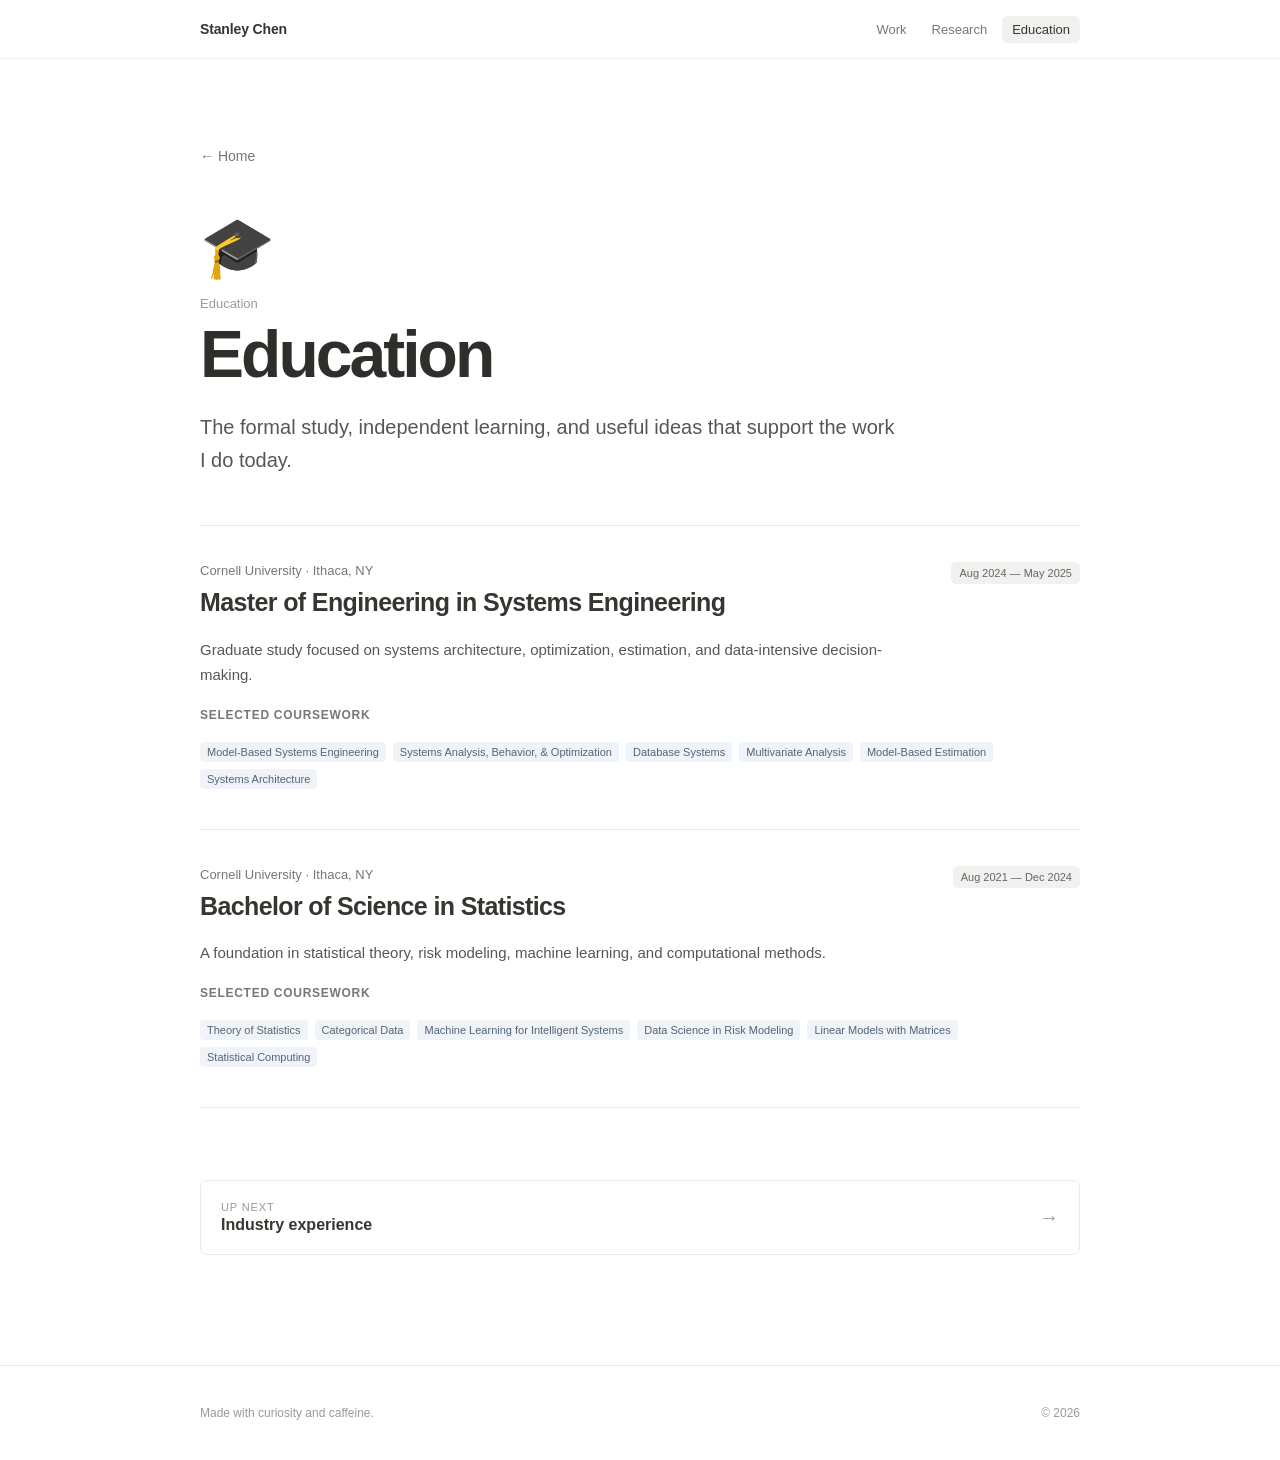
==== education/index.html @ 072f4a06 "Simplify site footer" ====
<!doctype html>
<html lang="en">
  <head>
    <meta charset="utf-8">
    <meta name="viewport" content="width=device-width, initial-scale=1">
    <title>Education — Stanley Chen</title>
    <meta name="description" content="Academic background and selected coursework at Cornell University.">
    <meta name="robots" content="noindex, nofollow">
    <link rel="canonical" href="https://stanleychenusa.github.io/education/">
    <link rel="icon" href="/favicon-avatar-transparent.png" type="image/png">
    <link rel="stylesheet" href="/styles.css">
  </head>
  <body>
    <header class="site-header">
      <div class="page-frame header-inner">
        <a class="wordmark" href="/" aria-label="Stanley Chen, homepage"><span class="name">Stanley Chen</span></a>
        <nav class="site-nav" aria-label="Primary navigation"><a href="/industry/">Work</a><a href="/research/">Research</a><a href="/education/" aria-current="page">Education</a></nav>
      </div>
    </header>

    <main class="doc-page page-frame">
      <a class="breadcrumb-link" href="/">← Home</a>
      <section class="inner-hero" aria-labelledby="page-heading">
        <div class="page-emoji" aria-hidden="true">🎓</div><p class="doc-kicker">Education</p><h1 id="page-heading">Education</h1><p>The formal study, independent learning, and useful ideas that support the work I do today.</p>
      </section>

      <section class="experience-section" aria-label="Education entries"><div class="experience-list">
        <article class="experience-entry">
          <div class="entry-heading"><div><p class="entry-organization">Cornell University · Ithaca, NY</p><h2>Master of Engineering in Systems Engineering</h2></div><span class="entry-period">Aug 2024 — May 2025</span></div>
          <p class="entry-summary">Graduate study focused on systems architecture, optimization, estimation, and data-intensive decision-making.</p>
          <p class="course-label">Selected coursework</p>
          <div class="entry-tags" aria-label="Selected master's coursework"><span>Model-Based Systems Engineering</span><span>Systems Analysis, Behavior, &amp; Optimization</span><span>Database Systems</span><span>Multivariate Analysis</span><span>Model-Based Estimation</span><span>Systems Architecture</span></div>
        </article>
        <article class="experience-entry">
          <div class="entry-heading"><div><p class="entry-organization">Cornell University · Ithaca, NY</p><h2>Bachelor of Science in Statistics</h2></div><span class="entry-period">Aug 2021 — Dec 2024</span></div>
          <p class="entry-summary">A foundation in statistical theory, risk modeling, machine learning, and computational methods.</p>
          <p class="course-label">Selected coursework</p>
          <div class="entry-tags" aria-label="Selected bachelor's coursework"><span>Theory of Statistics</span><span>Categorical Data</span><span>Machine Learning for Intelligent Systems</span><span>Data Science in Risk Modeling</span><span>Linear Models with Matrices</span><span>Statistical Computing</span></div>
        </article>
      </div></section>

      <nav class="page-turn" aria-label="Portfolio pages"><a href="/industry/"><span><small>Up next</small>Industry experience</span><span class="arrow" aria-hidden="true">→</span></a></nav>
    </main>

    <footer class="site-footer"><div class="page-frame footer-inner"><p>Made with curiosity and caffeine.</p><span>© 2026</span></div></footer>
  </body>
</html>
---- styles.css ----
:root {
  color-scheme: light;
  --ink: #37352f;
  --muted: #787774;
  --faint: #9b9a97;
  --line: #e9e9e7;
  --surface: #f7f7f5;
  --surface-strong: #f1f1ef;
  --link: #315c9b;
  --page: #ffffff;
}

* {
  box-sizing: border-box;
}

html {
  scroll-behavior: smooth;
}

body {
  margin: 0;
  background: var(--page);
  color: var(--ink);
  font-family: ui-sans-serif, -apple-system, BlinkMacSystemFont, "Segoe UI", sans-serif;
  -webkit-font-smoothing: antialiased;
}

a {
  color: inherit;
  text-decoration: none;
}

a:focus-visible {
  outline: 2px solid #5b8def;
  outline-offset: 4px;
  border-radius: 4px;
}

::selection {
  background: #d9e8ff;
}

.page-frame {
  width: min(880px, calc(100% - 48px));
  margin-inline: auto;
}

.site-header {
  position: sticky;
  top: 0;
  z-index: 10;
  border-bottom: 1px solid #eeeeec;
  background: rgb(255 255 255 / 92%);
  backdrop-filter: blur(12px);
}

.header-inner {
  min-height: 58px;
  display: flex;
  align-items: center;
  justify-content: space-between;
  gap: 24px;
}

.wordmark {
  display: inline-flex;
  align-items: center;
  gap: 9px;
  font-size: 14px;
  font-weight: 650;
  letter-spacing: -0.01em;
}

.site-nav {
  display: flex;
  align-items: center;
  gap: 5px;
}

.site-nav a {
  padding: 6px 10px;
  border-radius: 6px;
  color: var(--muted);
  font-size: 13px;
  font-weight: 500;
  transition: background 140ms ease, color 140ms ease;
}

.site-nav a:hover,
.site-nav a[aria-current="page"] {
  background: var(--surface-strong);
  color: var(--ink);
}

.doc-page {
  padding-block: 88px 110px;
}

.doc-hero,
.inner-hero {
  max-width: 760px;
}

.home-hero {
  max-width: none;
  display: grid;
  grid-template-columns: minmax(0, 1fr) 220px;
  align-items: center;
  gap: 48px;
}

.home-hero-copy {
  min-width: 0;
}

.profile-photo {
  display: block;
  width: 220px;
  height: 220px;
  aspect-ratio: 1;
  border: 1px solid var(--line);
  border-radius: 24px;
  object-fit: cover;
  object-position: 50% 43%;
}

.page-emoji {
  margin-bottom: 18px;
  font-size: 60px;
  line-height: 1;
}

.doc-kicker {
  margin: 0 0 9px;
  color: var(--faint);
  font-size: 13px;
}

.doc-hero h1,
.inner-hero h1 {
  margin: 0;
  color: #2f2e2b;
  font-size: clamp(42px, 7vw, 66px);
  font-weight: 720;
  letter-spacing: -0.045em;
  line-height: 1.05;
}

.doc-lede,
.inner-hero > p:last-child {
  max-width: 700px;
  margin: 22px 0 0;
  color: #575652;
  font-size: clamp(17px, 2.2vw, 20px);
  line-height: 1.65;
}

.doc-lede strong {
  color: var(--ink);
  font-weight: 650;
}

.quick-facts {
  display: flex;
  flex-wrap: wrap;
  align-items: center;
  gap: 10px;
  margin-top: 25px;
}

.quick-facts span {
  display: inline-flex;
  align-items: center;
  gap: 6px;
  min-height: 28px;
  padding-inline: 9px;
  border-radius: 6px;
  background: var(--surface-strong);
  color: #676663;
  font-size: 12px;
}

.status-dot::before {
  content: "";
  width: 7px;
  height: 7px;
  border-radius: 50%;
  background: #4dab74;
}

.doc-callout,
.starter-note {
  display: grid;
  grid-template-columns: auto 1fr;
  gap: 13px;
  padding: 18px 20px;
  border-radius: 5px;
  background: var(--surface);
  color: #575652;
  font-size: 14px;
  line-height: 1.6;
}

.doc-callout {
  margin-block: 58px 64px;
}

.doc-callout .callout-icon,
.starter-note .callout-icon {
  font-size: 20px;
}

.doc-callout strong,
.starter-note strong {
  color: var(--ink);
}

.doc-callout p,
.starter-note p {
  margin: 2px 0 0;
}

.doc-section + .doc-section {
  margin-top: 62px;
}

.doc-hero + .doc-section {
  margin-top: 64px;
}

.doc-section h2 {
  margin: 0 0 18px;
  font-size: 19px;
  font-weight: 650;
  letter-spacing: -0.02em;
}

.page-list {
  border-top: 1px solid var(--line);
}

.page-list-item {
  display: grid;
  grid-template-columns: 38px 1fr 22px;
  align-items: center;
  gap: 12px;
  min-height: 82px;
  padding: 14px 10px;
  border-bottom: 1px solid var(--line);
  transition: background 140ms ease;
}

.page-list-item:hover {
  background: var(--surface);
}

.list-emoji {
  font-size: 26px;
}

.list-copy {
  display: grid;
  gap: 5px;
}

.list-copy strong {
  font-size: 15px;
  font-weight: 620;
}

.list-copy small {
  color: var(--muted);
  font-size: 13px;
  line-height: 1.45;
}

.arrow {
  color: var(--faint);
  font-size: 20px;
  transition: transform 140ms ease;
}

.page-list-item:hover .arrow,
.page-turn a:hover .arrow {
  transform: translateX(3px);
}

.currently ul {
  margin: 0;
  padding-left: 22px;
  color: #575652;
  font-size: 15px;
  line-height: 1.9;
}

.currently strong {
  color: var(--ink);
  font-weight: 600;
}

.say-hi p {
  max-width: 580px;
  margin: 0 0 18px;
  color: #575652;
  line-height: 1.65;
}

.contact-links {
  display: flex;
  flex-wrap: wrap;
  gap: 10px;
}

.contact-links a {
  display: inline-flex;
  align-items: center;
  gap: 7px;
  padding: 8px 11px;
  border-radius: 6px;
  background: var(--surface-strong);
  color: var(--ink);
  font-size: 13px;
  font-weight: 550;
}

.contact-links a:hover {
  background: #e8e8e5;
}

.breadcrumb-link {
  display: inline-flex;
  align-items: center;
  gap: 7px;
  margin-bottom: 54px;
  color: var(--muted);
  font-size: 14px;
}

.breadcrumb-link:hover {
  color: var(--ink);
}

.inner-hero {
  margin-bottom: 48px;
}

.starter-note {
  margin-bottom: 64px;
}

.experience-list {
  border-top: 1px solid var(--line);
}

.experience-entry {
  padding-block: 36px 40px;
  border-bottom: 1px solid var(--line);
}

.entry-heading {
  display: grid;
  grid-template-columns: minmax(0, 1fr) auto;
  align-items: start;
  gap: 24px;
}

.entry-organization {
  margin: 0 0 7px;
  color: var(--muted);
  font-size: 13px;
  line-height: 1.4;
}

.entry-heading h2 {
  margin: 0;
  font-size: clamp(20px, 3vw, 25px);
  font-weight: 660;
  letter-spacing: -0.025em;
  line-height: 1.25;
}

.entry-period {
  padding: 5px 8px;
  border-radius: 5px;
  background: var(--surface-strong);
  color: #676663;
  font-size: 11px;
  white-space: nowrap;
}

.entry-summary {
  max-width: 700px;
  margin: 18px 0 0;
  color: #575652;
  font-size: 15px;
  line-height: 1.7;
}

.course-label {
  margin: 20px 0 0;
  color: var(--muted);
  font-size: 12px;
  font-weight: 600;
  text-transform: uppercase;
  letter-spacing: 0.06em;
}

.entry-details {
  max-width: 710px;
  margin: 16px 0 0;
  padding-left: 21px;
  color: #676663;
  font-size: 14px;
  line-height: 1.75;
}

.entry-details li + li {
  margin-top: 7px;
}

.entry-tags {
  display: flex;
  flex-wrap: wrap;
  gap: 7px;
  margin-top: 20px;
}

.entry-tags span {
  padding: 4px 7px;
  border-radius: 4px;
  background: #f0f3f7;
  color: #536579;
  font-size: 11px;
}

.page-turn {
  margin-top: 72px;
}

.page-turn a {
  display: flex;
  align-items: center;
  justify-content: space-between;
  gap: 20px;
  padding: 20px;
  border: 1px solid var(--line);
  border-radius: 7px;
  font-size: 16px;
  font-weight: 620;
  transition: background 140ms ease;
}

.page-turn a:hover {
  background: var(--surface);
}

.page-turn span:first-child {
  display: grid;
  gap: 3px;
}

.page-turn small {
  color: var(--faint);
  font-size: 11px;
  font-weight: 500;
  text-transform: uppercase;
  letter-spacing: 0.08em;
}

.site-footer {
  border-top: 1px solid var(--line);
}

.footer-inner {
  min-height: 94px;
  display: flex;
  align-items: center;
  justify-content: space-between;
  gap: 24px;
  color: var(--faint);
  font-size: 12px;
}

.footer-inner p {
  margin: 0;
}

@media (max-width: 760px) {
  .home-hero {
    grid-template-columns: 1fr;
    gap: 32px;
  }

  .profile-photo {
    width: 168px;
    height: 168px;
    border-radius: 20px;
  }
}

@media (max-width: 640px) {
  .page-frame {
    width: min(100% - 32px, 880px);
  }

  .header-inner {
    min-height: 54px;
  }

  .site-nav {
    gap: 0;
  }

  .site-nav a {
    padding-inline: 8px;
    font-size: 12px;
  }

  .doc-page {
    padding-block: 64px 82px;
  }

  .page-emoji {
    font-size: 50px;
  }

  .doc-callout {
    margin-block: 44px 52px;
  }

  .entry-heading {
    grid-template-columns: 1fr;
    gap: 12px;
  }

  .entry-period {
    justify-self: start;
  }

  .footer-inner {
    align-items: flex-start;
    flex-direction: column;
    justify-content: center;
    gap: 10px;
    padding-block: 24px;
  }
}

@media (prefers-reduced-motion: reduce) {
  *,
  *::before,
  *::after {
    scroll-behavior: auto !important;
    transition: none !important;
  }
}
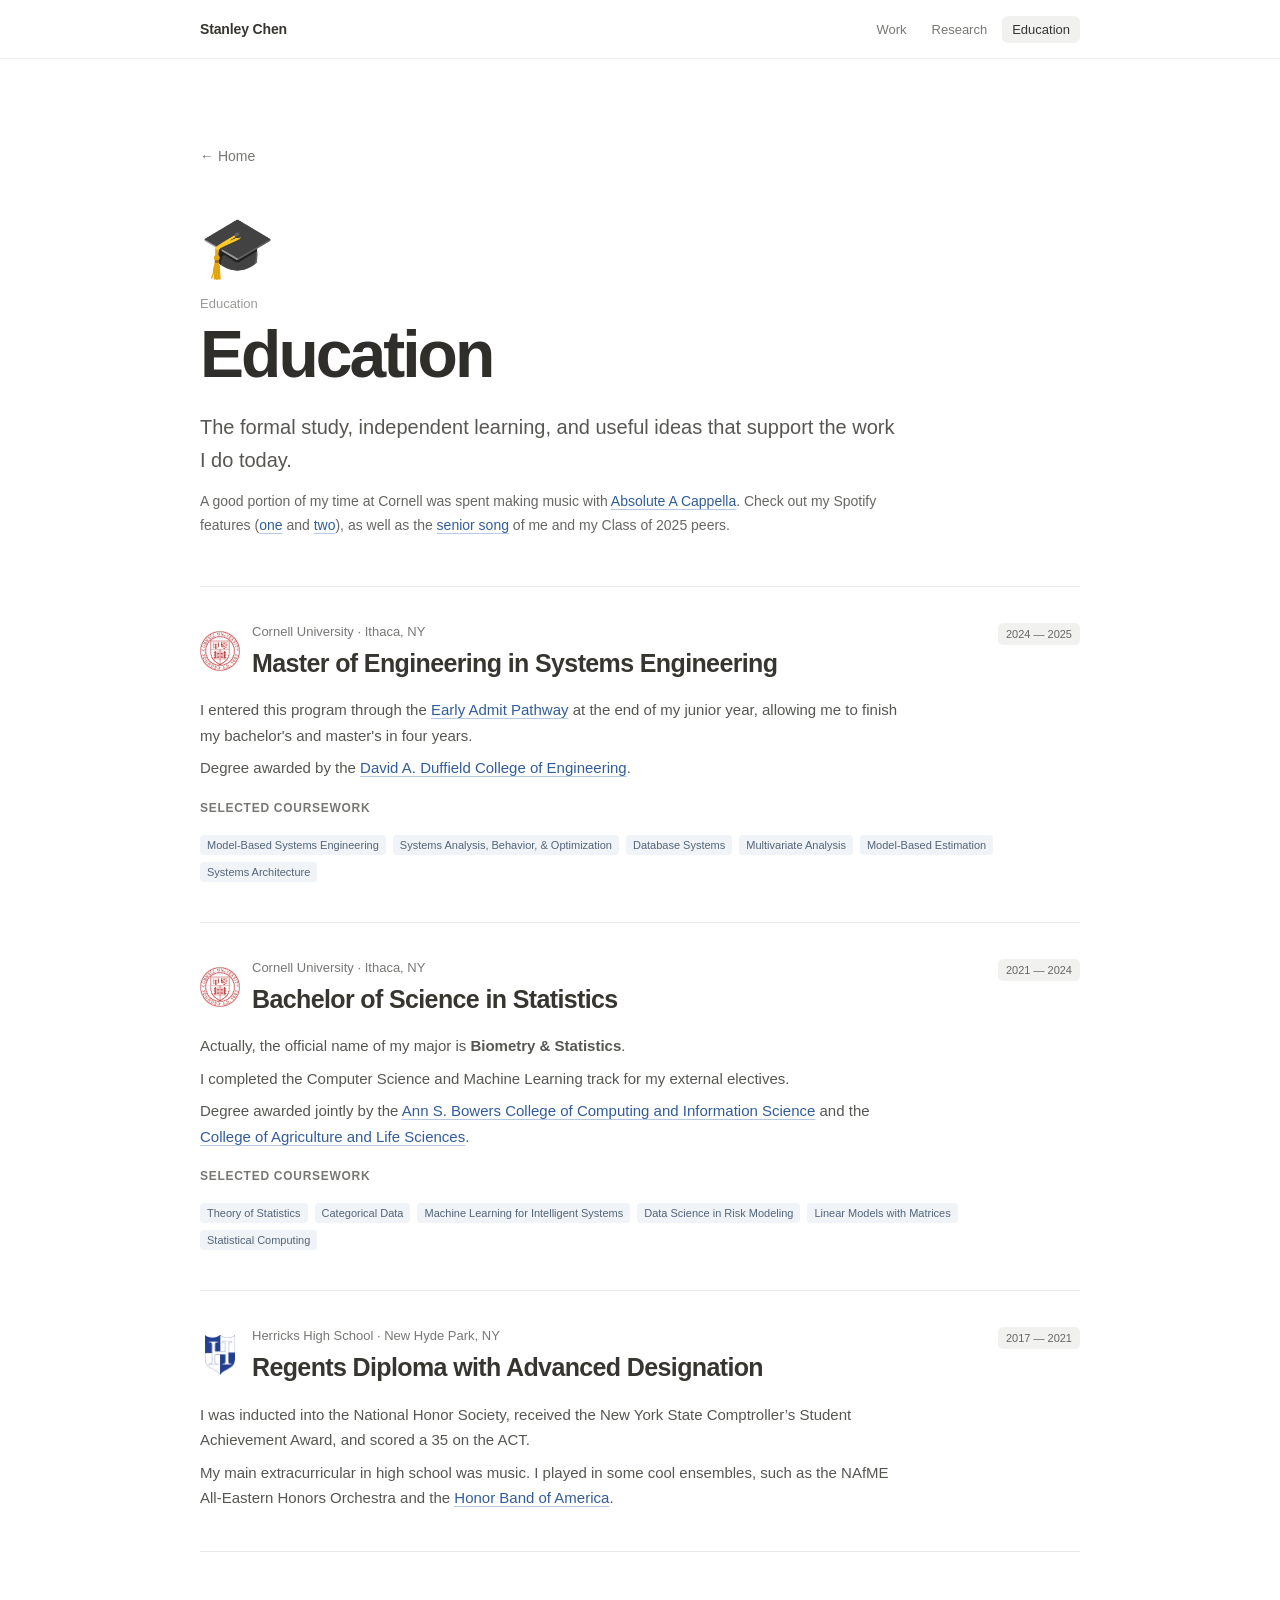
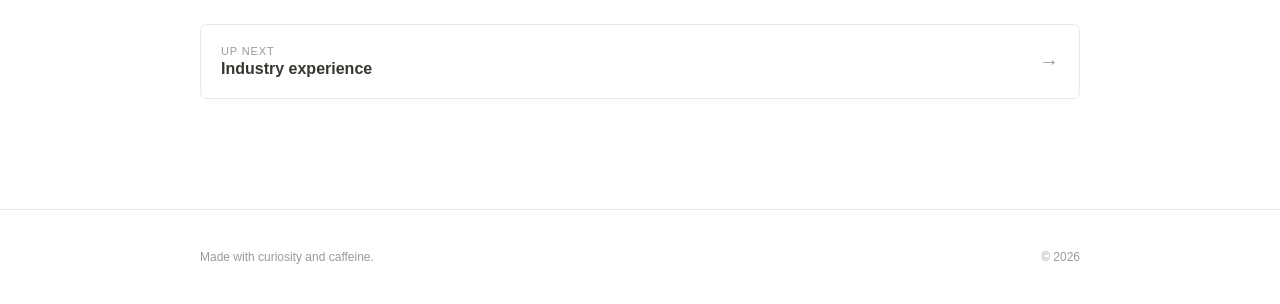
==== commit bce80ad9: "Expand education page" ====
--- a/education/index.html
+++ b/education/index.html
@@ -21,21 +21,36 @@
     <main class="doc-page page-frame">
       <a class="breadcrumb-link" href="/">← Home</a>
       <section class="inner-hero" aria-labelledby="page-heading">
-        <div class="page-emoji" aria-hidden="true">🎓</div><p class="doc-kicker">Education</p><h1 id="page-heading">Education</h1><p>The formal study, independent learning, and useful ideas that support the work I do today.</p>
+        <div class="page-emoji" aria-hidden="true">🎓</div><p class="doc-kicker">Education</p><h1 id="page-heading">Education</h1><p class="education-intro">The formal study, independent learning, and useful ideas that support the work I do today.</p>
+        <p class="education-personal-note">A good portion of my time at Cornell was spent making music with <a href="https://cornellabsolute.com/">Absolute A Cappella</a>. Check out my Spotify features (<a href="https://open.spotify.com/track/7F1lnGgt392TazgohCeSSP?si=485f0338f0264d7b">one</a> and <a href="https://open.spotify.com/track/5JcDGSPJ9kBR0nLbSrpyHn?si=63d333c6968a4a16">two</a>), as well as the <a href="https://youtu.be/B6LWA0KaAKY?si=qWsALJfNfPWxEbzY">senior song</a> of me and my Class of 2025 peers.</p>
       </section>
 
       <section class="experience-section" aria-label="Education entries"><div class="experience-list">
         <article class="experience-entry">
-          <div class="entry-heading"><div><p class="entry-organization">Cornell University · Ithaca, NY</p><h2>Master of Engineering in Systems Engineering</h2></div><span class="entry-period">Aug 2024 — May 2025</span></div>
-          <p class="entry-summary">Graduate study focused on systems architecture, optimization, estimation, and data-intensive decision-making.</p>
+          <div class="entry-heading"><div class="entry-identity"><img class="school-logo" src="/cornell-logo.png" alt="" width="40" height="40" aria-hidden="true"><div><p class="entry-organization">Cornell University · Ithaca, NY</p><h2>Master of Engineering in Systems Engineering</h2></div></div><span class="entry-period">2024 — 2025</span></div>
+          <div class="degree-notes">
+            <p>I entered this program through the <a href="https://www.duffield.cornell.edu/meng/admissions-meng-students/early-admissions-for-cornell-students/">Early Admit Pathway</a> at the end of my junior year, allowing me to finish my bachelor's and master's in four years.</p>
+            <p>Degree awarded by the <a href="https://www.duffield.cornell.edu/">David A. Duffield College of Engineering</a>.</p>
+          </div>
           <p class="course-label">Selected coursework</p>
           <div class="entry-tags" aria-label="Selected master's coursework"><span>Model-Based Systems Engineering</span><span>Systems Analysis, Behavior, &amp; Optimization</span><span>Database Systems</span><span>Multivariate Analysis</span><span>Model-Based Estimation</span><span>Systems Architecture</span></div>
         </article>
         <article class="experience-entry">
-          <div class="entry-heading"><div><p class="entry-organization">Cornell University · Ithaca, NY</p><h2>Bachelor of Science in Statistics</h2></div><span class="entry-period">Aug 2021 — Dec 2024</span></div>
-          <p class="entry-summary">A foundation in statistical theory, risk modeling, machine learning, and computational methods.</p>
+          <div class="entry-heading"><div class="entry-identity"><img class="school-logo" src="/cornell-logo.png" alt="" width="40" height="40" aria-hidden="true"><div><p class="entry-organization">Cornell University · Ithaca, NY</p><h2>Bachelor of Science in Statistics</h2></div></div><span class="entry-period">2021 — 2024</span></div>
+          <div class="degree-notes">
+            <p>Actually, the official name of my major is <strong>Biometry &amp; Statistics</strong>.</p>
+            <p>I completed the Computer Science and Machine Learning track for my external electives.</p>
+            <p>Degree awarded jointly by the <a href="https://cis.cornell.edu/">Ann S. Bowers College of Computing and Information Science</a> and the <a href="https://cals.cornell.edu/">College of Agriculture and Life Sciences</a>.</p>
+          </div>
           <p class="course-label">Selected coursework</p>
           <div class="entry-tags" aria-label="Selected bachelor's coursework"><span>Theory of Statistics</span><span>Categorical Data</span><span>Machine Learning for Intelligent Systems</span><span>Data Science in Risk Modeling</span><span>Linear Models with Matrices</span><span>Statistical Computing</span></div>
+        </article>
+        <article class="experience-entry">
+          <div class="entry-heading"><div class="entry-identity"><img class="school-logo" src="/herricks-logo.png" alt="" width="40" height="40" aria-hidden="true"><div><p class="entry-organization">Herricks High School · New Hyde Park, NY</p><h2>Regents Diploma with Advanced Designation</h2></div></div><span class="entry-period">2017 — 2021</span></div>
+          <div class="degree-notes">
+            <p>I was inducted into the National Honor Society, received the New York State Comptroller’s Student Achievement Award, and scored a 35 on the ACT.</p>
+            <p>My main extracurricular in high school was music. I played in some cool ensembles, such as the NAfME All-Eastern Honors Orchestra and the <a href="https://festival.musicforall.org/honor-band/">Honor Band of America</a>.</p>
+          </div>
         </article>
       </div></section>
 
--- a/styles.css
+++ b/styles.css
@@ -148,12 +148,32 @@
 }
 
 .doc-lede,
-.inner-hero > p:last-child {
+.inner-hero > p:last-child:not(.education-personal-note),
+.inner-hero > .education-intro {
   max-width: 700px;
   margin: 22px 0 0;
   color: #575652;
   font-size: clamp(17px, 2.2vw, 20px);
   line-height: 1.65;
+}
+
+.education-personal-note {
+  max-width: 700px;
+  margin: 13px 0 0;
+  color: #676663;
+  font-size: 14px;
+  line-height: 1.7;
+}
+
+.education-personal-note a {
+  color: var(--link);
+  text-decoration: underline;
+  text-decoration-color: #b7cae5;
+  text-underline-offset: 3px;
+}
+
+.education-personal-note a:hover {
+  text-decoration-color: currentColor;
 }
 
 .doc-lede strong {
@@ -365,6 +385,21 @@
   gap: 24px;
 }
 
+.entry-identity {
+  display: flex;
+  align-items: center;
+  min-width: 0;
+  gap: 12px;
+}
+
+.school-logo {
+  display: block;
+  flex: 0 0 40px;
+  width: 40px;
+  height: 40px;
+  object-fit: contain;
+}
+
 .entry-organization {
   margin: 0 0 7px;
   color: var(--muted);
@@ -395,6 +430,33 @@
   color: #575652;
   font-size: 15px;
   line-height: 1.7;
+}
+
+.degree-notes {
+  max-width: 700px;
+  margin: 18px 0 0;
+  color: #575652;
+  font-size: 15px;
+  line-height: 1.7;
+}
+
+.degree-notes p {
+  margin: 0;
+}
+
+.degree-notes p + p {
+  margin-top: 7px;
+}
+
+.degree-notes a {
+  color: var(--link);
+  text-decoration: underline;
+  text-decoration-color: #b7cae5;
+  text-underline-offset: 3px;
+}
+
+.degree-notes a:hover {
+  text-decoration-color: currentColor;
 }
 
 .course-label {
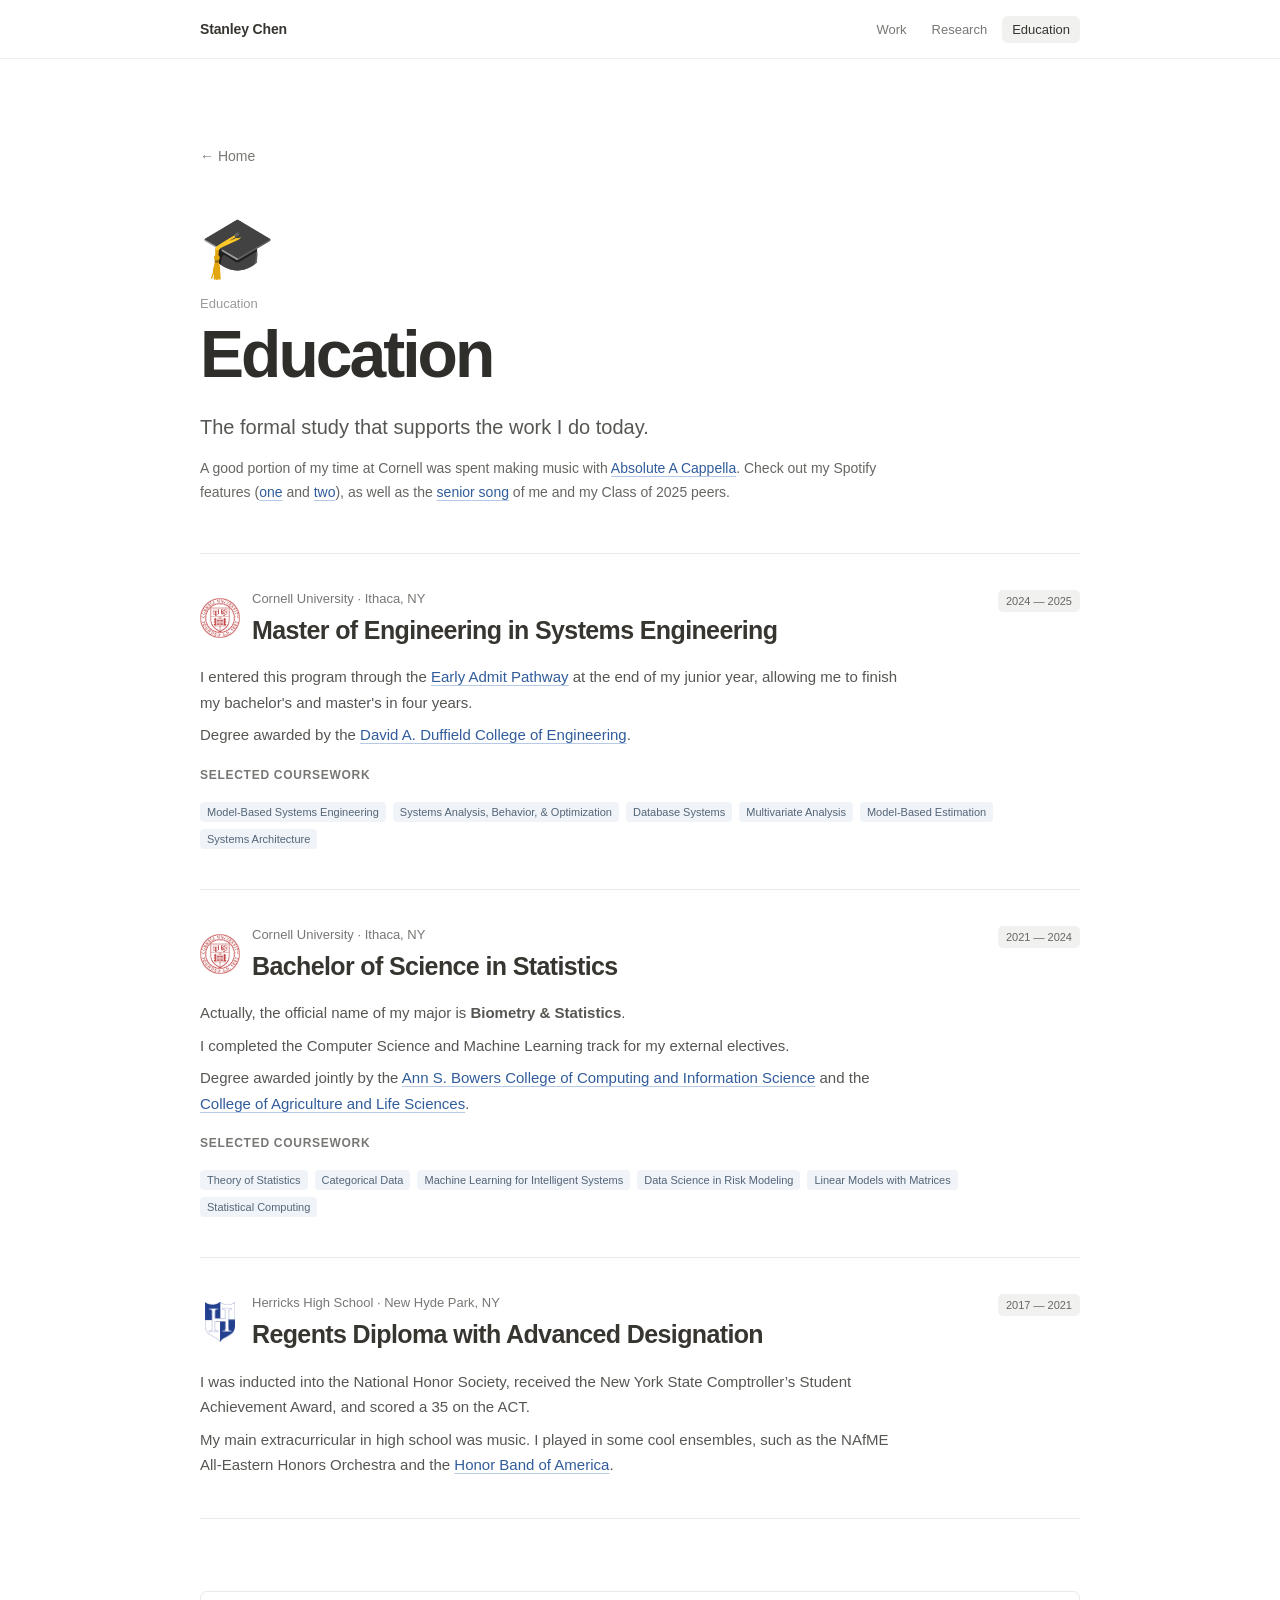
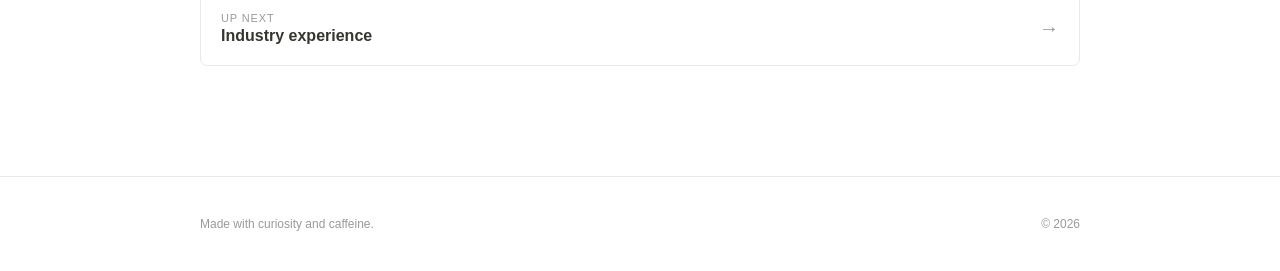
==== commit f54976d0: "Open site links in new tabs" ====
--- a/education/index.html
+++ b/education/index.html
@@ -3,6 +3,7 @@
   <head>
     <meta charset="utf-8">
     <meta name="viewport" content="width=device-width, initial-scale=1">
+    <base target="_blank">
     <title>Education — Stanley Chen</title>
     <meta name="description" content="Academic background and selected coursework at Cornell University.">
     <meta name="robots" content="noindex, nofollow">
@@ -21,7 +22,7 @@
     <main class="doc-page page-frame">
       <a class="breadcrumb-link" href="/">← Home</a>
       <section class="inner-hero" aria-labelledby="page-heading">
-        <div class="page-emoji" aria-hidden="true">🎓</div><p class="doc-kicker">Education</p><h1 id="page-heading">Education</h1><p class="education-intro">The formal study, independent learning, and useful ideas that support the work I do today.</p>
+        <div class="page-emoji" aria-hidden="true">🎓</div><p class="doc-kicker">Education</p><h1 id="page-heading">Education</h1><p class="education-intro">The formal study that supports the work I do today.</p>
         <p class="education-personal-note">A good portion of my time at Cornell was spent making music with <a href="https://cornellabsolute.com/">Absolute A Cappella</a>. Check out my Spotify features (<a href="https://open.spotify.com/track/7F1lnGgt392TazgohCeSSP?si=485f0338f0264d7b">one</a> and <a href="https://open.spotify.com/track/5JcDGSPJ9kBR0nLbSrpyHn?si=63d333c6968a4a16">two</a>), as well as the <a href="https://youtu.be/B6LWA0KaAKY?si=qWsALJfNfPWxEbzY">senior song</a> of me and my Class of 2025 peers.</p>
       </section>
 
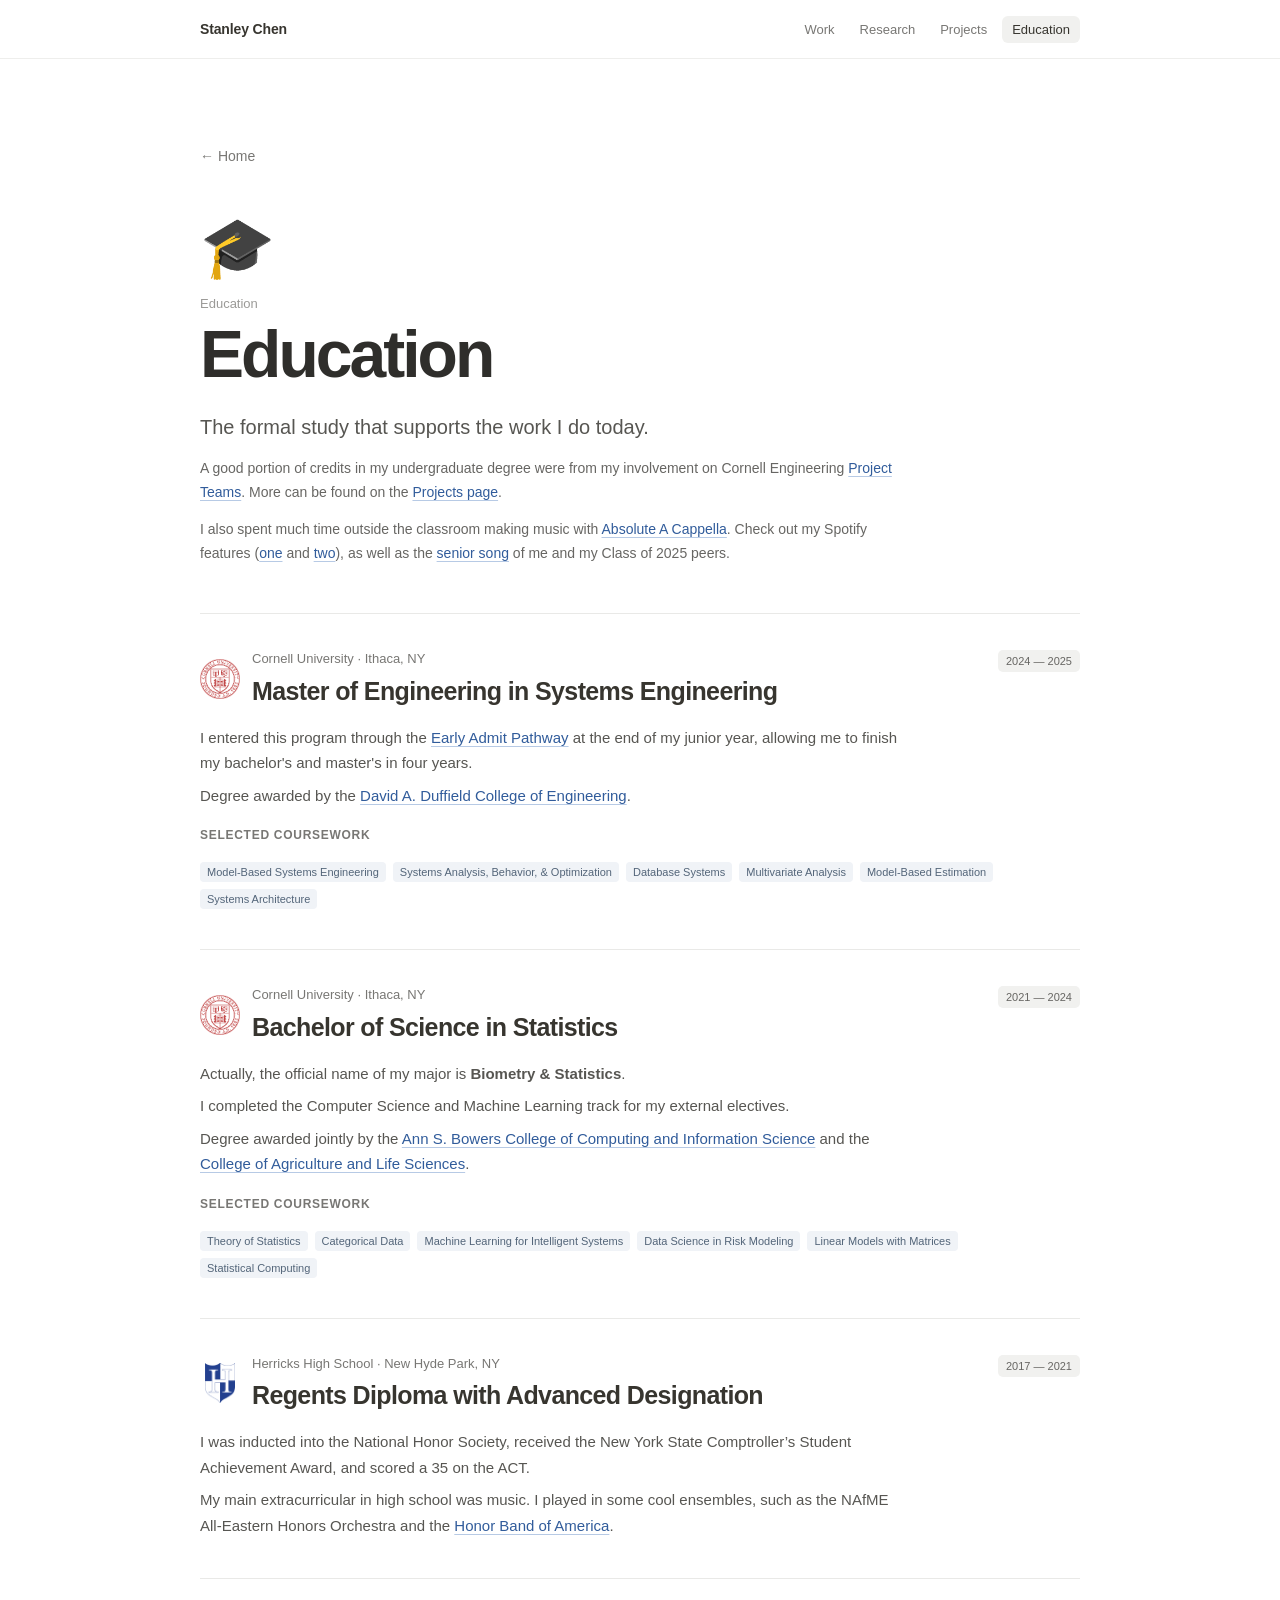
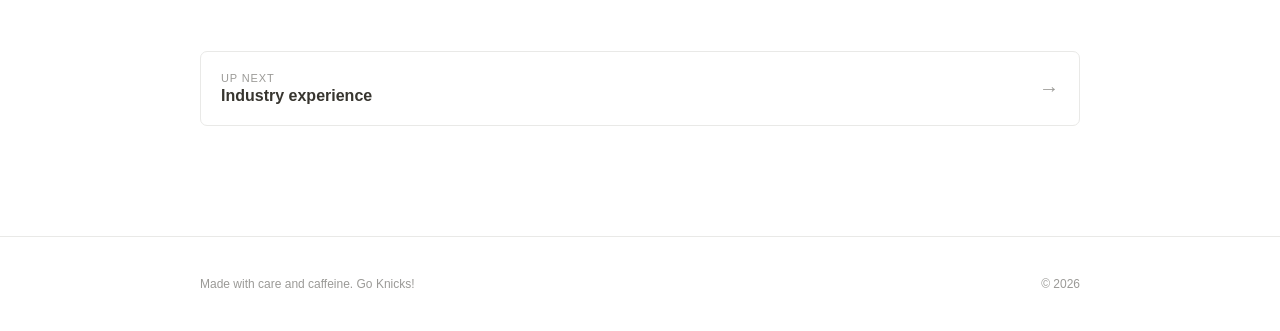
==== commit 0b394f86: "Add projects page and refine site navigation" ====
--- a/education/index.html
+++ b/education/index.html
@@ -3,8 +3,7 @@
   <head>
     <meta charset="utf-8">
     <meta name="viewport" content="width=device-width, initial-scale=1">
-    <base target="_blank">
-    <title>Education — Stanley Chen</title>
+    <title>Stanley Chen - Education</title>
     <meta name="description" content="Academic background and selected coursework at Cornell University.">
     <meta name="robots" content="noindex, nofollow">
     <link rel="canonical" href="https://stanleychenusa.github.io/education/">
@@ -15,7 +14,7 @@
     <header class="site-header">
       <div class="page-frame header-inner">
         <a class="wordmark" href="/" aria-label="Stanley Chen, homepage"><span class="name">Stanley Chen</span></a>
-        <nav class="site-nav" aria-label="Primary navigation"><a href="/industry/">Work</a><a href="/research/">Research</a><a href="/education/" aria-current="page">Education</a></nav>
+        <nav class="site-nav" aria-label="Primary navigation"><a href="/industry/">Work</a><a href="/research/">Research</a><a href="/projects/">Projects</a><a href="/education/" aria-current="page">Education</a></nav>
       </div>
     </header>
 
@@ -23,15 +22,16 @@
       <a class="breadcrumb-link" href="/">← Home</a>
       <section class="inner-hero" aria-labelledby="page-heading">
         <div class="page-emoji" aria-hidden="true">🎓</div><p class="doc-kicker">Education</p><h1 id="page-heading">Education</h1><p class="education-intro">The formal study that supports the work I do today.</p>
-        <p class="education-personal-note">A good portion of my time at Cornell was spent making music with <a href="https://cornellabsolute.com/">Absolute A Cappella</a>. Check out my Spotify features (<a href="https://open.spotify.com/track/7F1lnGgt392TazgohCeSSP?si=485f0338f0264d7b">one</a> and <a href="https://open.spotify.com/track/5JcDGSPJ9kBR0nLbSrpyHn?si=63d333c6968a4a16">two</a>), as well as the <a href="https://youtu.be/B6LWA0KaAKY?si=qWsALJfNfPWxEbzY">senior song</a> of me and my Class of 2025 peers.</p>
+        <p class="education-personal-note">A good portion of credits in my undergraduate degree were from my involvement on Cornell Engineering <a href="https://www.duffield.cornell.edu/student-project-teams/" target="_blank" rel="noopener noreferrer">Project Teams</a>. More can be found on the <a href="/projects/">Projects page</a>.</p>
+        <p class="education-personal-note">I also spent much time outside the classroom making music with <a href="https://cornellabsolute.com/" target="_blank" rel="noopener noreferrer">Absolute A Cappella</a>. Check out my Spotify features (<a href="https://open.spotify.com/track/7F1lnGgt392TazgohCeSSP?si=485f0338f0264d7b" target="_blank" rel="noopener noreferrer">one</a> and <a href="https://open.spotify.com/track/5JcDGSPJ9kBR0nLbSrpyHn?si=63d333c6968a4a16" target="_blank" rel="noopener noreferrer">two</a>), as well as the <a href="https://youtu.be/B6LWA0KaAKY?si=qWsALJfNfPWxEbzY" target="_blank" rel="noopener noreferrer">senior song</a> of me and my Class of 2025 peers.</p>
       </section>
 
       <section class="experience-section" aria-label="Education entries"><div class="experience-list">
         <article class="experience-entry">
           <div class="entry-heading"><div class="entry-identity"><img class="school-logo" src="/cornell-logo.png" alt="" width="40" height="40" aria-hidden="true"><div><p class="entry-organization">Cornell University · Ithaca, NY</p><h2>Master of Engineering in Systems Engineering</h2></div></div><span class="entry-period">2024 — 2025</span></div>
           <div class="degree-notes">
-            <p>I entered this program through the <a href="https://www.duffield.cornell.edu/meng/admissions-meng-students/early-admissions-for-cornell-students/">Early Admit Pathway</a> at the end of my junior year, allowing me to finish my bachelor's and master's in four years.</p>
-            <p>Degree awarded by the <a href="https://www.duffield.cornell.edu/">David A. Duffield College of Engineering</a>.</p>
+            <p>I entered this program through the <a href="https://www.duffield.cornell.edu/meng/admissions-meng-students/early-admissions-for-cornell-students/" target="_blank" rel="noopener noreferrer">Early Admit Pathway</a> at the end of my junior year, allowing me to finish my bachelor's and master's in four years.</p>
+            <p>Degree awarded by the <a href="https://www.duffield.cornell.edu/" target="_blank" rel="noopener noreferrer">David A. Duffield College of Engineering</a>.</p>
           </div>
           <p class="course-label">Selected coursework</p>
           <div class="entry-tags" aria-label="Selected master's coursework"><span>Model-Based Systems Engineering</span><span>Systems Analysis, Behavior, &amp; Optimization</span><span>Database Systems</span><span>Multivariate Analysis</span><span>Model-Based Estimation</span><span>Systems Architecture</span></div>
@@ -41,7 +41,7 @@
           <div class="degree-notes">
             <p>Actually, the official name of my major is <strong>Biometry &amp; Statistics</strong>.</p>
             <p>I completed the Computer Science and Machine Learning track for my external electives.</p>
-            <p>Degree awarded jointly by the <a href="https://cis.cornell.edu/">Ann S. Bowers College of Computing and Information Science</a> and the <a href="https://cals.cornell.edu/">College of Agriculture and Life Sciences</a>.</p>
+            <p>Degree awarded jointly by the <a href="https://cis.cornell.edu/" target="_blank" rel="noopener noreferrer">Ann S. Bowers College of Computing and Information Science</a> and the <a href="https://cals.cornell.edu/" target="_blank" rel="noopener noreferrer">College of Agriculture and Life Sciences</a>.</p>
           </div>
           <p class="course-label">Selected coursework</p>
           <div class="entry-tags" aria-label="Selected bachelor's coursework"><span>Theory of Statistics</span><span>Categorical Data</span><span>Machine Learning for Intelligent Systems</span><span>Data Science in Risk Modeling</span><span>Linear Models with Matrices</span><span>Statistical Computing</span></div>
@@ -50,7 +50,7 @@
           <div class="entry-heading"><div class="entry-identity"><img class="school-logo" src="/herricks-logo.png" alt="" width="40" height="40" aria-hidden="true"><div><p class="entry-organization">Herricks High School · New Hyde Park, NY</p><h2>Regents Diploma with Advanced Designation</h2></div></div><span class="entry-period">2017 — 2021</span></div>
           <div class="degree-notes">
             <p>I was inducted into the National Honor Society, received the New York State Comptroller’s Student Achievement Award, and scored a 35 on the ACT.</p>
-            <p>My main extracurricular in high school was music. I played in some cool ensembles, such as the NAfME All-Eastern Honors Orchestra and the <a href="https://festival.musicforall.org/honor-band/">Honor Band of America</a>.</p>
+            <p>My main extracurricular in high school was music. I played in some cool ensembles, such as the NAfME All-Eastern Honors Orchestra and the <a href="https://festival.musicforall.org/honor-band/" target="_blank" rel="noopener noreferrer">Honor Band of America</a>.</p>
           </div>
         </article>
       </div></section>
@@ -58,6 +58,6 @@
       <nav class="page-turn" aria-label="Portfolio pages"><a href="/industry/"><span><small>Up next</small>Industry experience</span><span class="arrow" aria-hidden="true">→</span></a></nav>
     </main>
 
-    <footer class="site-footer"><div class="page-frame footer-inner"><p>Made with curiosity and caffeine.</p><span>© 2026</span></div></footer>
+    <footer class="site-footer"><div class="page-frame footer-inner"><p>Made with care and caffeine. Go Knicks!</p><span>© 2026</span></div></footer>
   </body>
 </html>
--- a/styles.css
+++ b/styles.css
@@ -609,6 +609,24 @@
   }
 }
 
+@media (max-width: 420px) {
+  .header-inner {
+    align-items: flex-start;
+    flex-direction: column;
+    gap: 4px;
+    padding-block: 9px;
+  }
+
+  .site-nav {
+    width: 100%;
+    justify-content: space-between;
+  }
+
+  .site-nav a {
+    padding-inline: 5px;
+  }
+}
+
 @media (prefers-reduced-motion: reduce) {
   *,
   *::before,
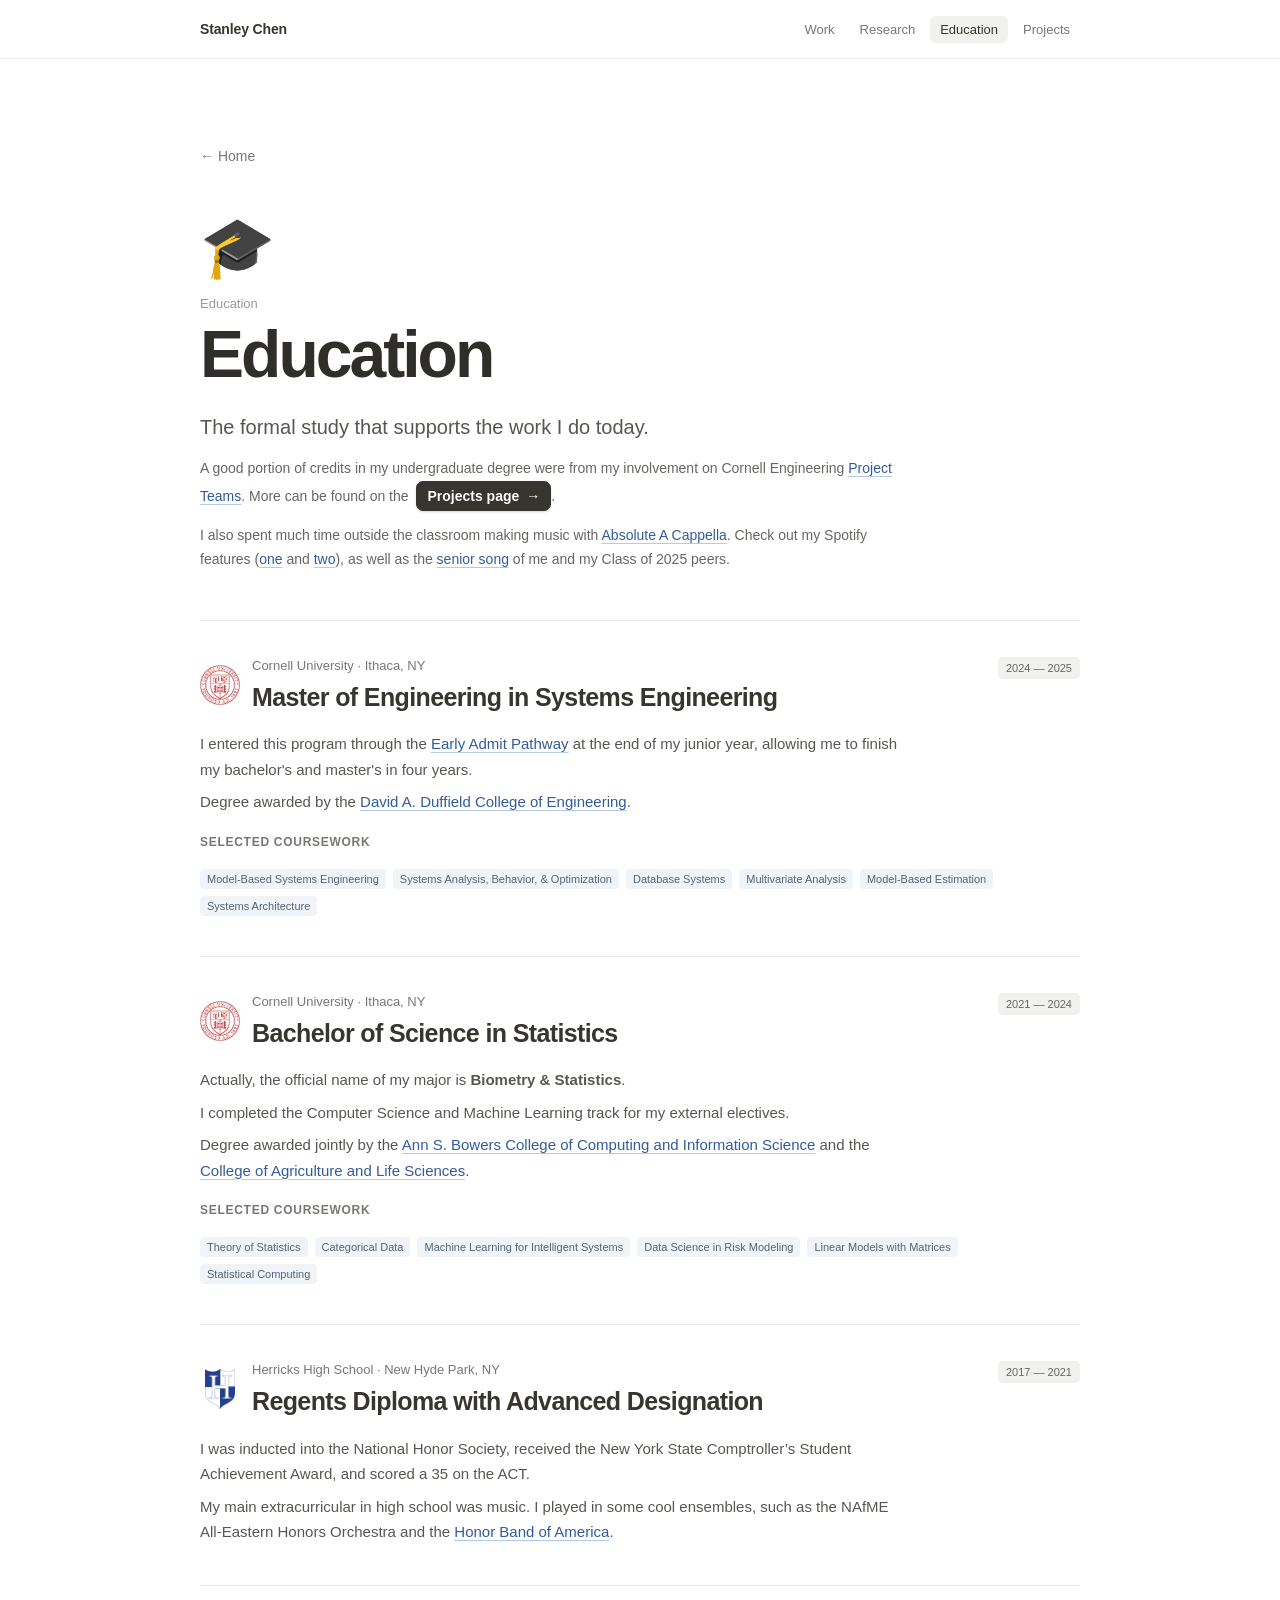
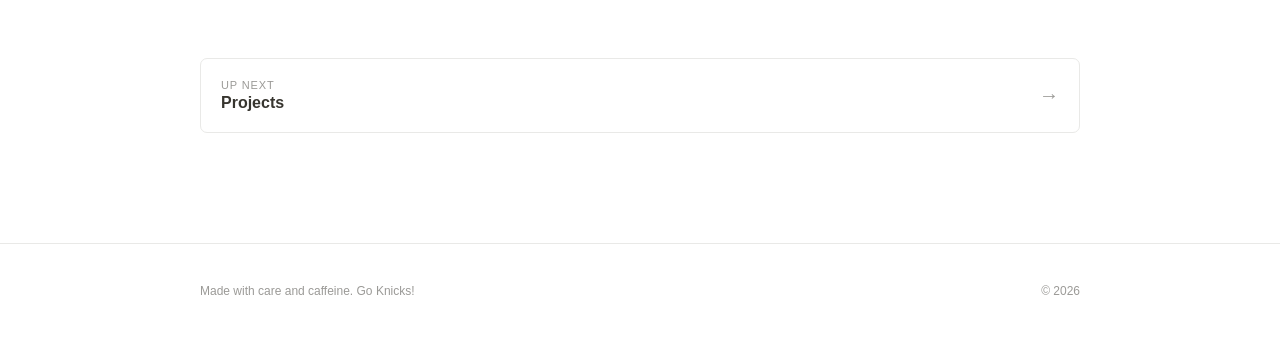
==== commit a83dc981: "Polish work timeline and portfolio navigation" ====
--- a/education/index.html
+++ b/education/index.html
@@ -14,7 +14,7 @@
     <header class="site-header">
       <div class="page-frame header-inner">
         <a class="wordmark" href="/" aria-label="Stanley Chen, homepage"><span class="name">Stanley Chen</span></a>
-        <nav class="site-nav" aria-label="Primary navigation"><a href="/industry/">Work</a><a href="/research/">Research</a><a href="/projects/">Projects</a><a href="/education/" aria-current="page">Education</a></nav>
+        <nav class="site-nav" aria-label="Primary navigation"><a href="/industry/">Work</a><a href="/research/">Research</a><a href="/education/" aria-current="page">Education</a><a href="/projects/">Projects</a></nav>
       </div>
     </header>
 
@@ -22,7 +22,7 @@
       <a class="breadcrumb-link" href="/">← Home</a>
       <section class="inner-hero" aria-labelledby="page-heading">
         <div class="page-emoji" aria-hidden="true">🎓</div><p class="doc-kicker">Education</p><h1 id="page-heading">Education</h1><p class="education-intro">The formal study that supports the work I do today.</p>
-        <p class="education-personal-note">A good portion of credits in my undergraduate degree were from my involvement on Cornell Engineering <a href="https://www.duffield.cornell.edu/student-project-teams/" target="_blank" rel="noopener noreferrer">Project Teams</a>. More can be found on the <a href="/projects/">Projects page</a>.</p>
+        <p class="education-personal-note">A good portion of credits in my undergraduate degree were from my involvement on Cornell Engineering <a href="https://www.duffield.cornell.edu/student-project-teams/" target="_blank" rel="noopener noreferrer">Project Teams</a>. More can be found on the <a class="projects-cta" href="/projects/">Projects page <span aria-hidden="true">→</span></a>.</p>
         <p class="education-personal-note">I also spent much time outside the classroom making music with <a href="https://cornellabsolute.com/" target="_blank" rel="noopener noreferrer">Absolute A Cappella</a>. Check out my Spotify features (<a href="https://open.spotify.com/track/7F1lnGgt392TazgohCeSSP?si=485f0338f0264d7b" target="_blank" rel="noopener noreferrer">one</a> and <a href="https://open.spotify.com/track/5JcDGSPJ9kBR0nLbSrpyHn?si=63d333c6968a4a16" target="_blank" rel="noopener noreferrer">two</a>), as well as the <a href="https://youtu.be/B6LWA0KaAKY?si=qWsALJfNfPWxEbzY" target="_blank" rel="noopener noreferrer">senior song</a> of me and my Class of 2025 peers.</p>
       </section>
 
@@ -55,7 +55,7 @@
         </article>
       </div></section>
 
-      <nav class="page-turn" aria-label="Portfolio pages"><a href="/industry/"><span><small>Up next</small>Industry experience</span><span class="arrow" aria-hidden="true">→</span></a></nav>
+      <nav class="page-turn" aria-label="Portfolio pages"><a href="/projects/"><span><small>Up next</small>Projects</span><span class="arrow" aria-hidden="true">→</span></a></nav>
     </main>
 
     <footer class="site-footer"><div class="page-frame footer-inner"><p>Made with care and caffeine. Go Knicks!</p><span>© 2026</span></div></footer>
--- a/styles.css
+++ b/styles.css
@@ -174,6 +174,29 @@
 
 .education-personal-note a:hover {
   text-decoration-color: currentColor;
+}
+
+.education-personal-note .projects-cta {
+  display: inline-flex;
+  align-items: center;
+  gap: 7px;
+  margin-left: 4px;
+  padding: 7px 10px;
+  border: 1px solid var(--ink);
+  border-radius: 7px;
+  background: var(--ink);
+  box-shadow: 0 1px 2px rgb(15 15 15 / 18%);
+  color: #ffffff;
+  font-weight: 600;
+  line-height: 1;
+  text-decoration: none;
+  transition: background 140ms ease, transform 140ms ease;
+}
+
+.education-personal-note .projects-cta:hover {
+  background: #4b4943;
+  text-decoration: none;
+  transform: translateY(-1px);
 }
 
 .doc-lede strong {
@@ -365,17 +388,68 @@
   margin-bottom: 48px;
 }
 
+.career-timeline {
+  margin: -6px 0 0;
+}
+
+.timeline-scroll {
+  overflow-x: auto;
+  padding-block: 16px 8px;
+  border-block: 1px solid var(--line);
+  scrollbar-color: #d7d7d3 transparent;
+  scrollbar-width: thin;
+}
+
+.timeline-graphic {
+  display: block;
+  width: 100%;
+  min-width: 760px;
+  height: auto;
+}
+
+.timeline-link {
+  cursor: pointer;
+  transition: opacity 150ms ease;
+}
+
+.timeline-link:hover {
+  opacity: 0.72;
+}
+
+.timeline-link:hover .timeline-link-label,
+.timeline-link:focus-visible .timeline-link-label {
+  text-decoration: underline;
+  text-underline-offset: 3px;
+}
+
+.timeline-link:focus-visible {
+  outline: none;
+}
+
+.timeline-link:focus-visible circle,
+.timeline-link:focus-visible path {
+  stroke: #e6535a;
+}
+
 .starter-note {
   margin-bottom: 64px;
 }
 
 .experience-list {
   border-top: 1px solid var(--line);
+}
+
+.work-experience-list {
+  border-top: 0;
 }
 
 .experience-entry {
   padding-block: 36px 40px;
   border-bottom: 1px solid var(--line);
+}
+
+.experience-entry[id] {
+  scroll-margin-top: 96px;
 }
 
 .entry-heading {
@@ -392,7 +466,8 @@
   gap: 12px;
 }
 
-.school-logo {
+.school-logo,
+.company-logo {
   display: block;
   flex: 0 0 40px;
   width: 40px;
@@ -591,6 +666,12 @@
     margin-block: 44px 52px;
   }
 
+  .timeline-scroll {
+    margin-inline: -16px;
+    padding-inline: 16px;
+    scroll-snap-type: x proximity;
+  }
+
   .entry-heading {
     grid-template-columns: 1fr;
     gap: 12px;
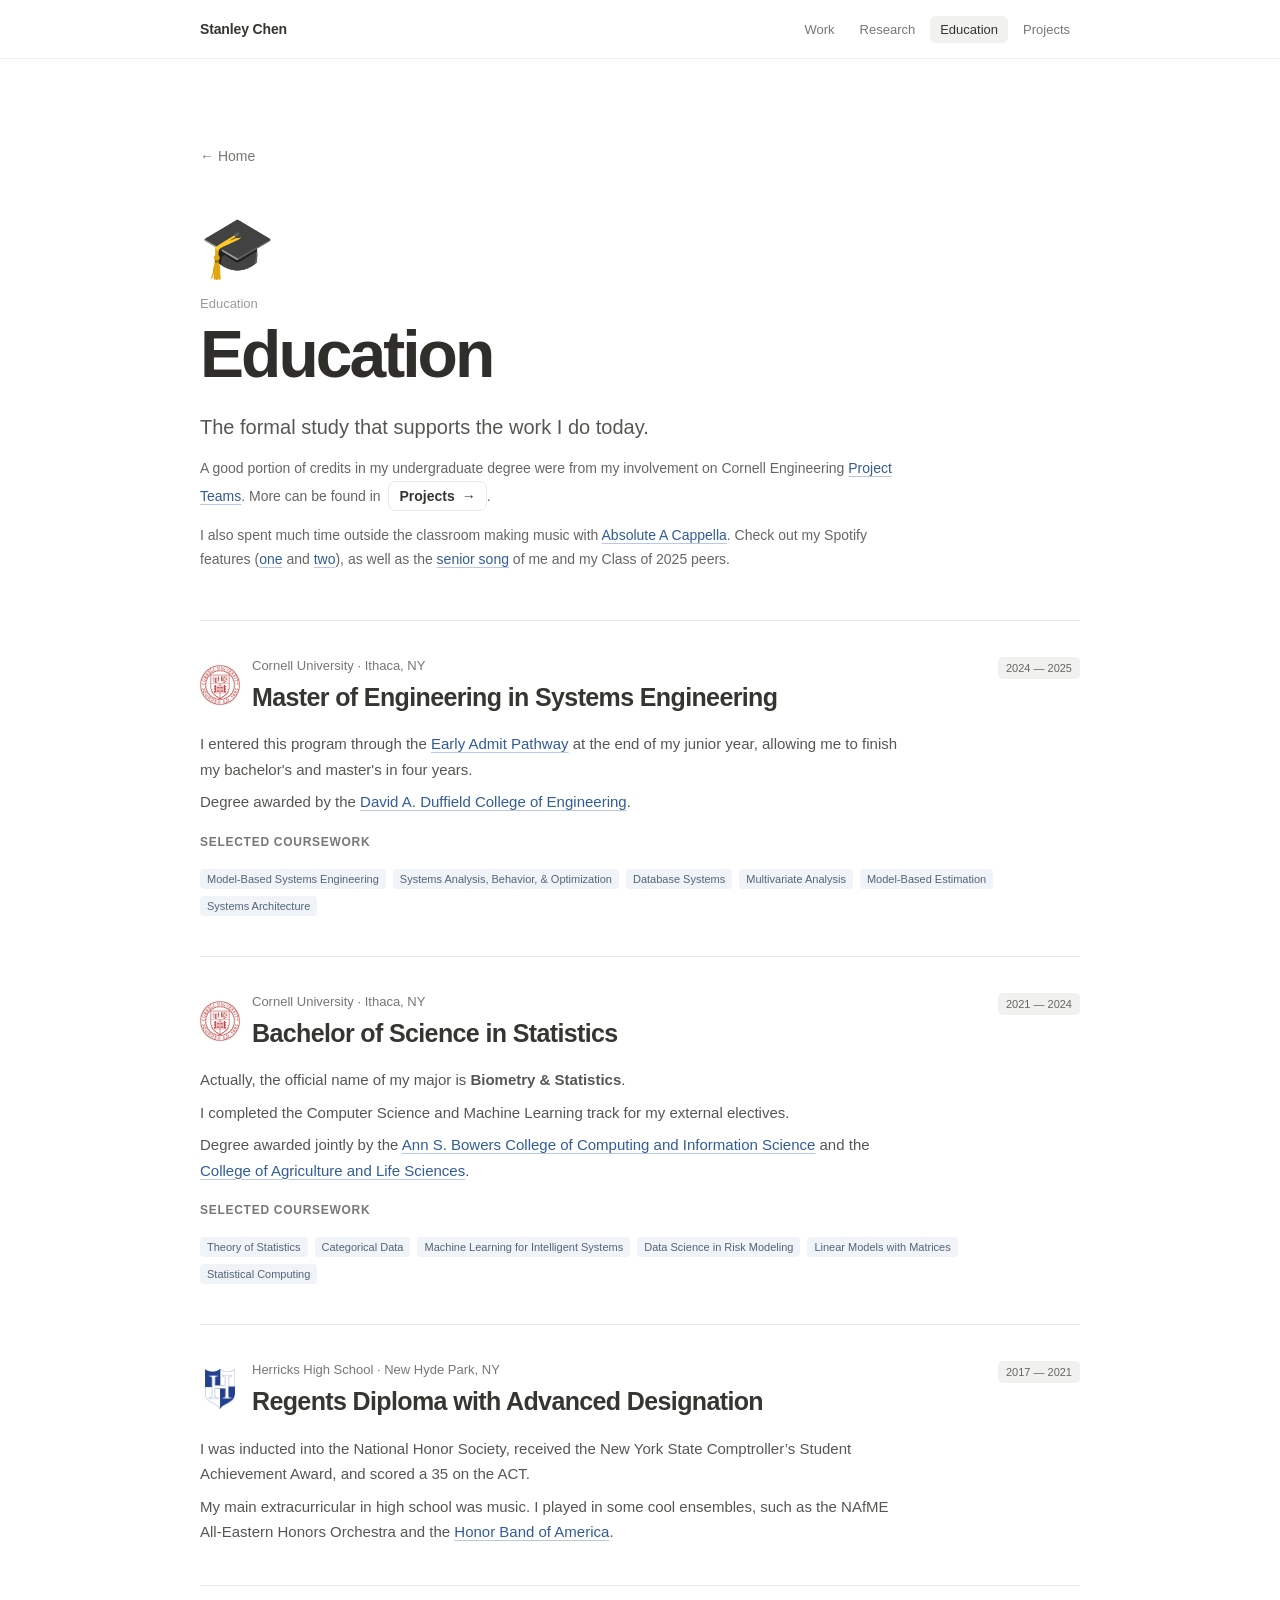
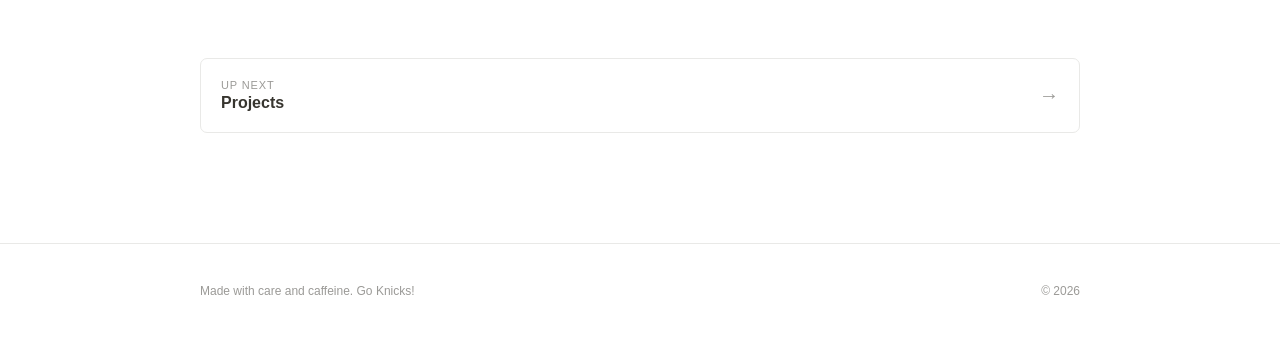
==== commit 763d8e10: "Refine education callout and research page" ====
--- a/education/index.html
+++ b/education/index.html
@@ -22,7 +22,7 @@
       <a class="breadcrumb-link" href="/">← Home</a>
       <section class="inner-hero" aria-labelledby="page-heading">
         <div class="page-emoji" aria-hidden="true">🎓</div><p class="doc-kicker">Education</p><h1 id="page-heading">Education</h1><p class="education-intro">The formal study that supports the work I do today.</p>
-        <p class="education-personal-note">A good portion of credits in my undergraduate degree were from my involvement on Cornell Engineering <a href="https://www.duffield.cornell.edu/student-project-teams/" target="_blank" rel="noopener noreferrer">Project Teams</a>. More can be found on the <a class="projects-cta" href="/projects/">Projects page <span aria-hidden="true">→</span></a>.</p>
+        <p class="education-personal-note">A good portion of credits in my undergraduate degree were from my involvement on Cornell Engineering <a href="https://www.duffield.cornell.edu/student-project-teams/" target="_blank" rel="noopener noreferrer">Project Teams</a>. More can be found in <a class="projects-cta" href="/projects/">Projects <span aria-hidden="true">→</span></a>.</p>
         <p class="education-personal-note">I also spent much time outside the classroom making music with <a href="https://cornellabsolute.com/" target="_blank" rel="noopener noreferrer">Absolute A Cappella</a>. Check out my Spotify features (<a href="https://open.spotify.com/track/7F1lnGgt392TazgohCeSSP?si=485f0338f0264d7b" target="_blank" rel="noopener noreferrer">one</a> and <a href="https://open.spotify.com/track/5JcDGSPJ9kBR0nLbSrpyHn?si=63d333c6968a4a16" target="_blank" rel="noopener noreferrer">two</a>), as well as the <a href="https://youtu.be/B6LWA0KaAKY?si=qWsALJfNfPWxEbzY" target="_blank" rel="noopener noreferrer">senior song</a> of me and my Class of 2025 peers.</p>
       </section>
 
--- a/styles.css
+++ b/styles.css
@@ -182,11 +182,10 @@
   gap: 7px;
   margin-left: 4px;
   padding: 7px 10px;
-  border: 1px solid var(--ink);
+  border: 1px solid var(--line);
   border-radius: 7px;
-  background: var(--ink);
-  box-shadow: 0 1px 2px rgb(15 15 15 / 18%);
-  color: #ffffff;
+  background: #ffffff;
+  color: var(--ink);
   font-weight: 600;
   line-height: 1;
   text-decoration: none;
@@ -194,7 +193,7 @@
 }
 
 .education-personal-note .projects-cta:hover {
-  background: #4b4943;
+  background: var(--surface);
   text-decoration: none;
   transform: translateY(-1px);
 }
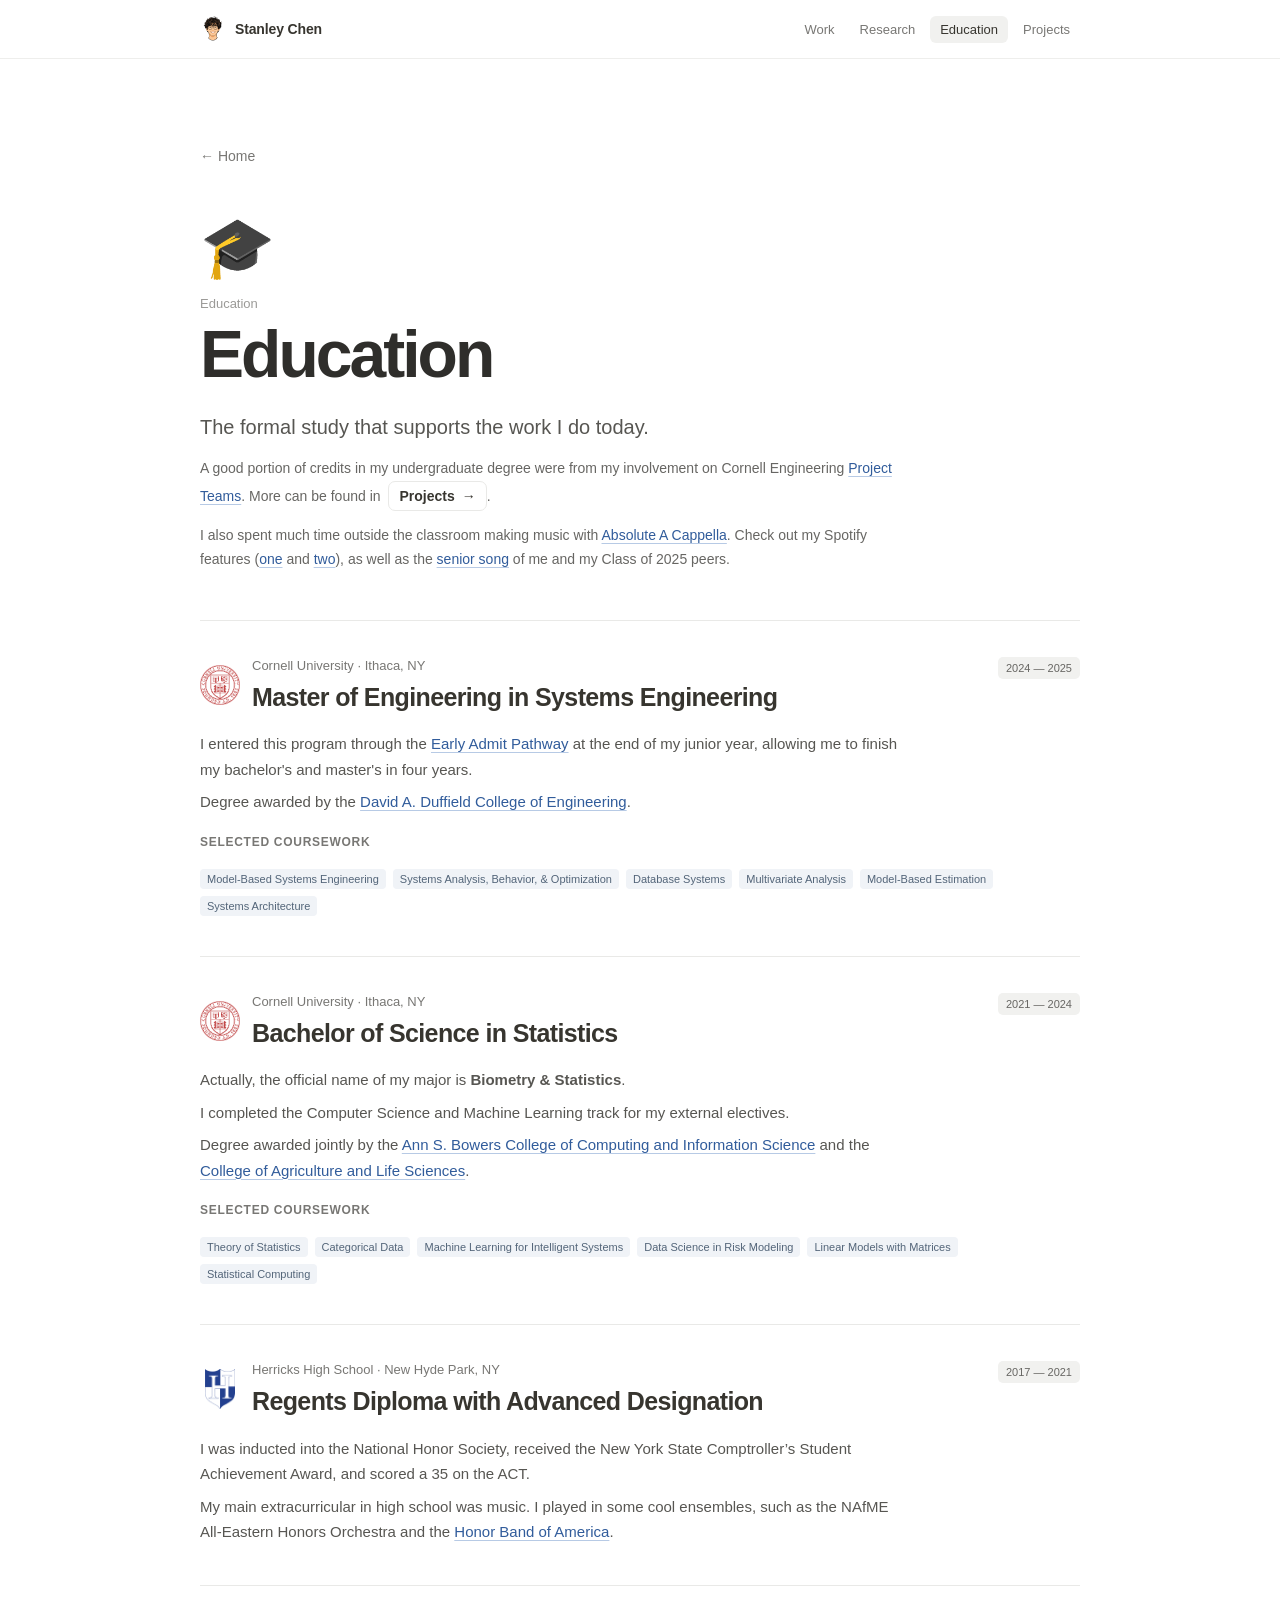
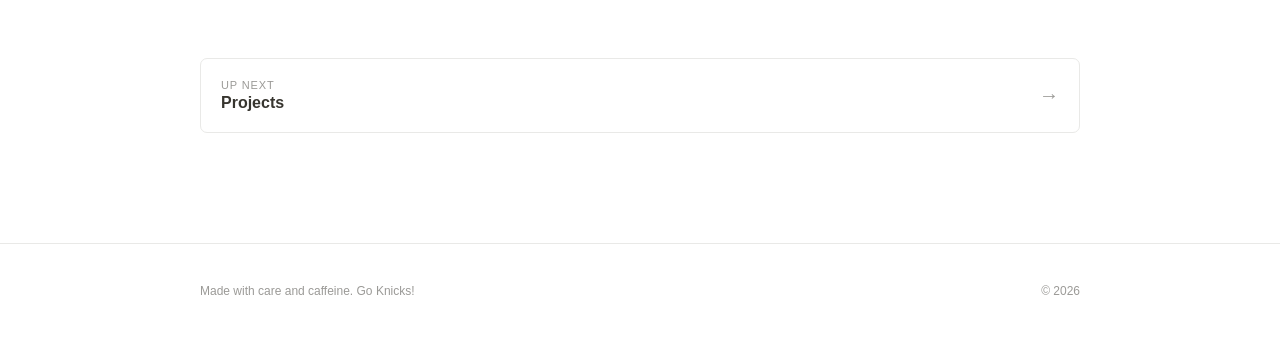
==== commit a0bc3d29: "Update work tags and shared site header" ====
--- a/education/index.html
+++ b/education/index.html
@@ -13,7 +13,7 @@
   <body>
     <header class="site-header">
       <div class="page-frame header-inner">
-        <a class="wordmark" href="/" aria-label="Stanley Chen, homepage"><span class="name">Stanley Chen</span></a>
+        <a class="wordmark" href="/" aria-label="Stanley Chen, homepage"><img class="wordmark-icon" src="/favicon-avatar-transparent.png" alt="" width="26" height="26" aria-hidden="true"><span class="name">Stanley Chen</span></a>
         <nav class="site-nav" aria-label="Primary navigation"><a href="/industry/">Work</a><a href="/research/">Research</a><a href="/education/" aria-current="page">Education</a><a href="/projects/">Projects</a></nav>
       </div>
     </header>
--- a/styles.css
+++ b/styles.css
@@ -70,6 +70,13 @@
   font-size: 14px;
   font-weight: 650;
   letter-spacing: -0.01em;
+}
+
+.wordmark-icon {
+  width: 26px;
+  height: 26px;
+  flex: 0 0 auto;
+  object-fit: contain;
 }
 
 .site-nav {
@@ -506,6 +513,17 @@
   line-height: 1.7;
 }
 
+.entry-summary a {
+  color: var(--link);
+  text-decoration: underline;
+  text-decoration-color: #b7cae5;
+  text-underline-offset: 3px;
+}
+
+.entry-summary a:hover {
+  text-decoration-color: currentColor;
+}
+
 .degree-notes {
   max-width: 700px;
   margin: 18px 0 0;
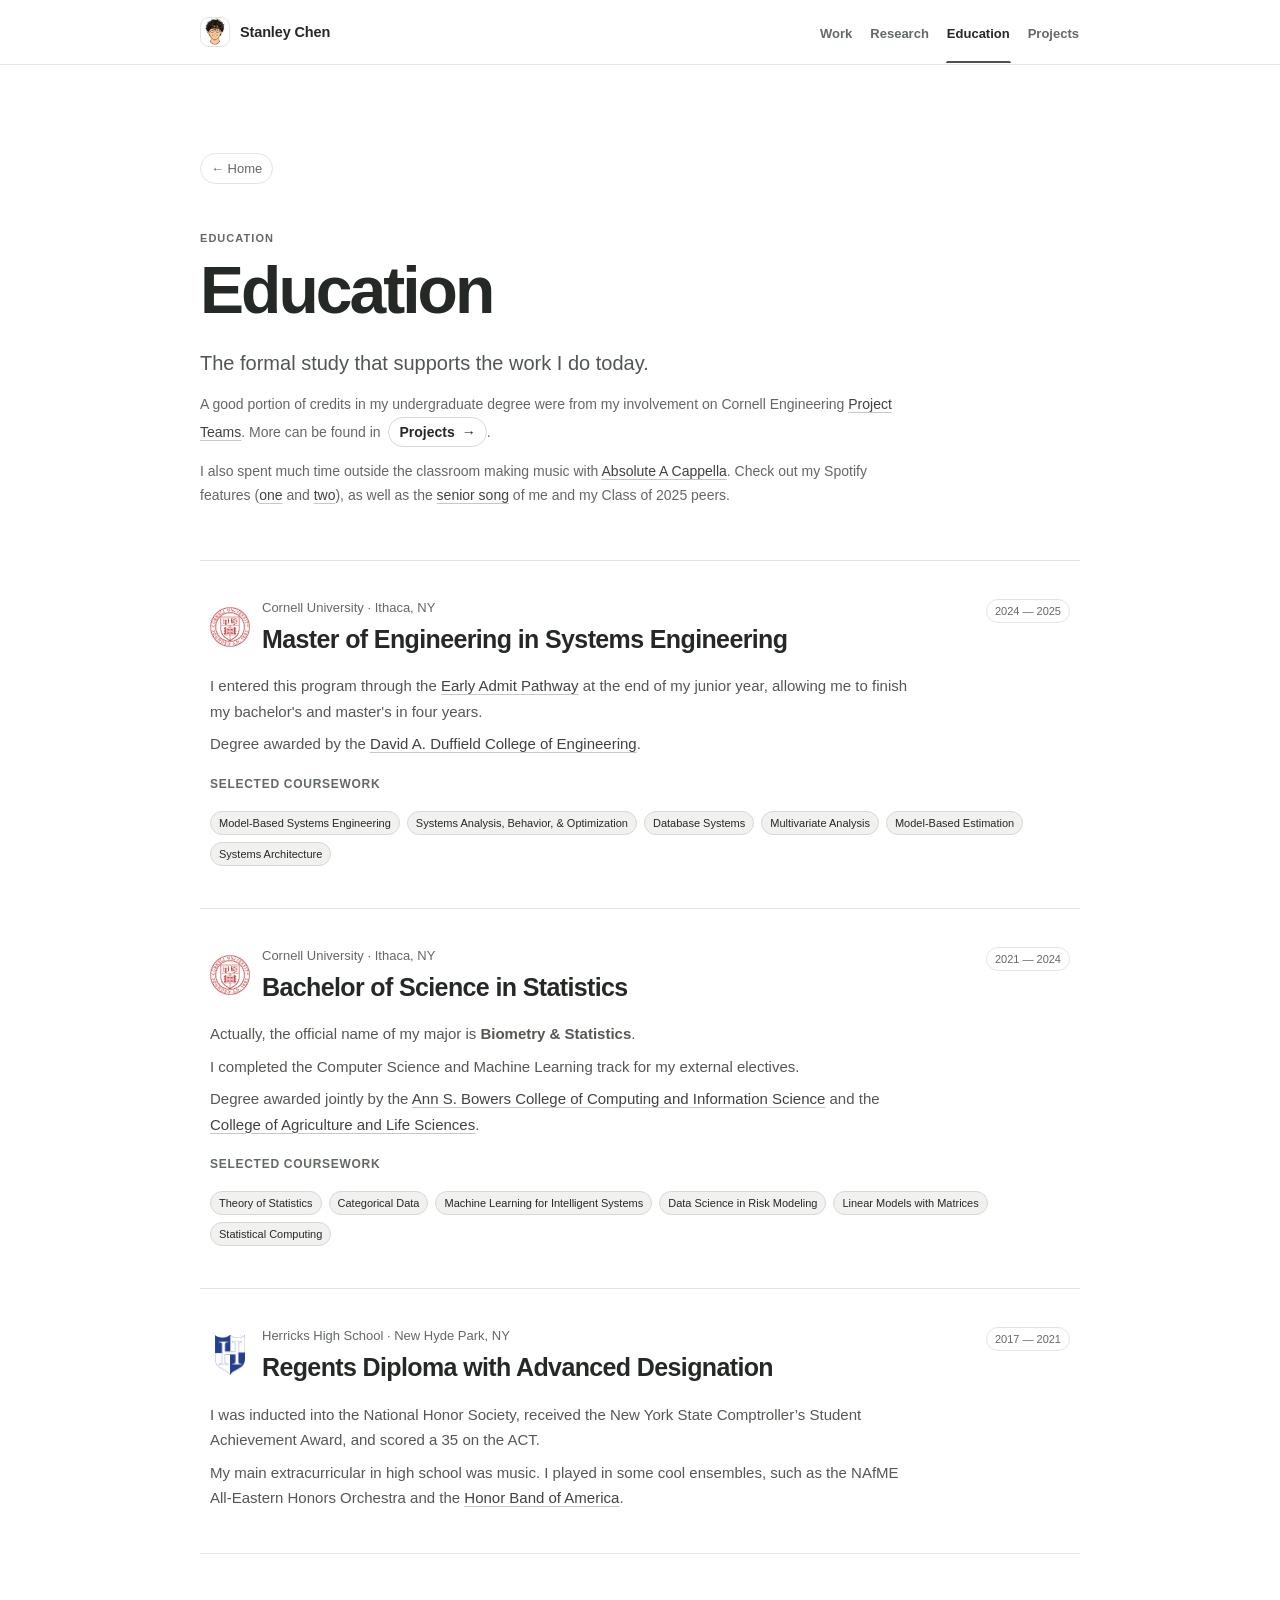
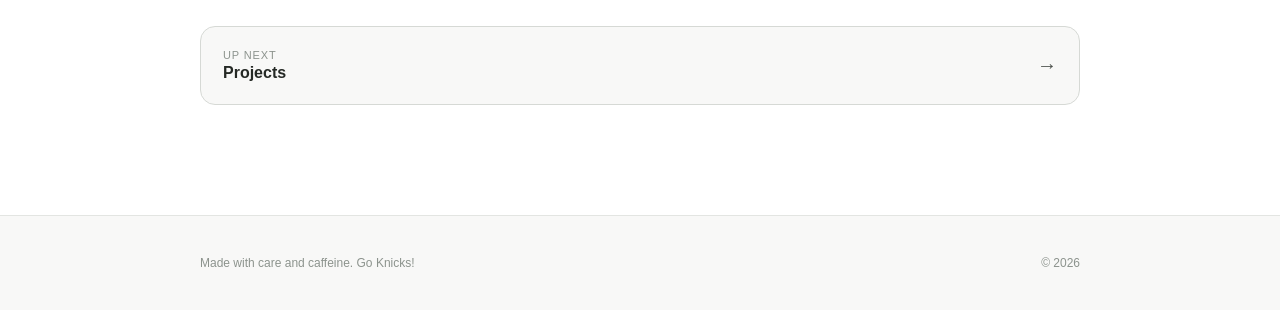
==== commit 5d813d7f: "Refine site visual design" ====
--- a/education/index.html
+++ b/education/index.html
@@ -8,7 +8,7 @@
     <meta name="robots" content="noindex, nofollow">
     <link rel="canonical" href="https://stanleychenusa.github.io/education/">
     <link rel="icon" href="/favicon-avatar-transparent.png" type="image/png">
-    <link rel="stylesheet" href="/styles.css">
+    <link rel="stylesheet" href="/styles.css?v=20260902-flat2">
   </head>
   <body>
     <header class="site-header">
@@ -21,7 +21,7 @@
     <main class="doc-page page-frame">
       <a class="breadcrumb-link" href="/">← Home</a>
       <section class="inner-hero" aria-labelledby="page-heading">
-        <div class="page-emoji" aria-hidden="true">🎓</div><p class="doc-kicker">Education</p><h1 id="page-heading">Education</h1><p class="education-intro">The formal study that supports the work I do today.</p>
+        <p class="doc-kicker">Education</p><h1 id="page-heading">Education</h1><p class="education-intro">The formal study that supports the work I do today.</p>
         <p class="education-personal-note">A good portion of credits in my undergraduate degree were from my involvement on Cornell Engineering <a href="https://www.duffield.cornell.edu/student-project-teams/" target="_blank" rel="noopener noreferrer">Project Teams</a>. More can be found in <a class="projects-cta" href="/projects/">Projects <span aria-hidden="true">→</span></a>.</p>
         <p class="education-personal-note">I also spent much time outside the classroom making music with <a href="https://cornellabsolute.com/" target="_blank" rel="noopener noreferrer">Absolute A Cappella</a>. Check out my Spotify features (<a href="https://open.spotify.com/track/7F1lnGgt392TazgohCeSSP?si=485f0338f0264d7b" target="_blank" rel="noopener noreferrer">one</a> and <a href="https://open.spotify.com/track/5JcDGSPJ9kBR0nLbSrpyHn?si=63d333c6968a4a16" target="_blank" rel="noopener noreferrer">two</a>), as well as the <a href="https://youtu.be/B6LWA0KaAKY?si=qWsALJfNfPWxEbzY" target="_blank" rel="noopener noreferrer">senior song</a> of me and my Class of 2025 peers.</p>
       </section>
--- a/styles.css
+++ b/styles.css
@@ -1,12 +1,17 @@
 :root {
   color-scheme: light;
-  --ink: #37352f;
-  --muted: #787774;
-  --faint: #9b9a97;
-  --line: #e9e9e7;
-  --surface: #f7f7f5;
-  --surface-strong: #f1f1ef;
-  --link: #315c9b;
+  --ink: #252925;
+  --muted: #636963;
+  --faint: #8c938d;
+  --line: #e3e5e2;
+  --surface: #f8f8f7;
+  --surface-strong: #f1f2f0;
+  --link: #3f433f;
+  --accent: #4c514c;
+  --accent-dark: #252925;
+  --accent-soft: #f1f2f0;
+  --accent-line: #d6d9d5;
+  --warm: #e6535a;
   --page: #ffffff;
 }
 
@@ -32,13 +37,13 @@
 }
 
 a:focus-visible {
-  outline: 2px solid #5b8def;
+  outline: 2px solid var(--accent);
   outline-offset: 4px;
   border-radius: 4px;
 }
 
 ::selection {
-  background: #d9e8ff;
+  background: #e6e8e5;
 }
 
 .page-frame {
@@ -50,13 +55,12 @@
   position: sticky;
   top: 0;
   z-index: 10;
-  border-bottom: 1px solid #eeeeec;
-  background: rgb(255 255 255 / 92%);
-  backdrop-filter: blur(12px);
+  border-bottom: 1px solid rgb(225 231 227 / 90%);
+  background: #ffffff;
 }
 
 .header-inner {
-  min-height: 58px;
+  min-height: 64px;
   display: flex;
   align-items: center;
   justify-content: space-between;
@@ -66,38 +70,61 @@
 .wordmark {
   display: inline-flex;
   align-items: center;
-  gap: 9px;
-  font-size: 14px;
-  font-weight: 650;
+  gap: 10px;
+  font-size: 14.5px;
+  font-weight: 680;
   letter-spacing: -0.01em;
 }
 
 .wordmark-icon {
-  width: 26px;
-  height: 26px;
+  width: 30px;
+  height: 30px;
   flex: 0 0 auto;
+  border: 1px solid var(--line);
+  border-radius: 9px;
+  background: #ffffff;
   object-fit: contain;
 }
 
 .site-nav {
   display: flex;
   align-items: center;
-  gap: 5px;
+  gap: 16px;
 }
 
 .site-nav a {
-  padding: 6px 10px;
-  border-radius: 6px;
+  position: relative;
+  padding: 23px 1px 21px;
   color: var(--muted);
   font-size: 13px;
-  font-weight: 500;
+  font-weight: 560;
   transition: background 140ms ease, color 140ms ease;
+}
+
+.site-nav a::after {
+  position: absolute;
+  right: 0;
+  bottom: -1px;
+  left: 0;
+  height: 2px;
+  border-radius: 999px 999px 0 0;
+  background: var(--accent);
+  content: "";
+  opacity: 0;
+  transform: scaleX(0.55);
+  transition: opacity 140ms ease, transform 140ms ease;
 }
 
 .site-nav a:hover,
 .site-nav a[aria-current="page"] {
-  background: var(--surface-strong);
-  color: var(--ink);
+  background: transparent;
+  color: var(--accent-dark);
+}
+
+.site-nav a:hover::after,
+.site-nav a[aria-current="page"]::after {
+  opacity: 1;
+  transform: scaleX(1);
 }
 
 .doc-page {
@@ -110,11 +137,16 @@
 }
 
 .home-hero {
+  position: relative;
   max-width: none;
   display: grid;
   grid-template-columns: minmax(0, 1fr) 220px;
   align-items: center;
   gap: 48px;
+  padding: 38px;
+  border: 1px solid var(--line);
+  border-radius: 28px;
+  background: var(--surface);
 }
 
 .home-hero-copy {
@@ -126,28 +158,26 @@
   width: 220px;
   height: 220px;
   aspect-ratio: 1;
-  border: 1px solid var(--line);
-  border-radius: 24px;
+  border: 1px solid #d9dcda;
+  border-radius: 22px;
   object-fit: cover;
   object-position: 50% 43%;
 }
 
-.page-emoji {
-  margin-bottom: 18px;
-  font-size: 60px;
-  line-height: 1;
-}
-
 .doc-kicker {
-  margin: 0 0 9px;
-  color: var(--faint);
-  font-size: 13px;
+  display: block;
+  margin: 0 0 12px;
+  color: var(--muted);
+  font-size: 11px;
+  font-weight: 720;
+  letter-spacing: 0.095em;
+  text-transform: uppercase;
 }
 
 .doc-hero h1,
 .inner-hero h1 {
   margin: 0;
-  color: #2f2e2b;
+  color: var(--ink);
   font-size: clamp(42px, 7vw, 66px);
   font-weight: 720;
   letter-spacing: -0.045em;
@@ -159,7 +189,7 @@
 .inner-hero > .education-intro {
   max-width: 700px;
   margin: 22px 0 0;
-  color: #575652;
+  color: #505650;
   font-size: clamp(17px, 2.2vw, 20px);
   line-height: 1.65;
 }
@@ -175,7 +205,7 @@
 .education-personal-note a {
   color: var(--link);
   text-decoration: underline;
-  text-decoration-color: #b7cae5;
+  text-decoration-color: #c5c9c5;
   text-underline-offset: 3px;
 }
 
@@ -189,10 +219,10 @@
   gap: 7px;
   margin-left: 4px;
   padding: 7px 10px;
-  border: 1px solid var(--line);
-  border-radius: 7px;
+  border: 1px solid var(--accent-line);
+  border-radius: 999px;
   background: #ffffff;
-  color: var(--ink);
+  color: var(--accent-dark);
   font-weight: 600;
   line-height: 1;
   text-decoration: none;
@@ -200,9 +230,8 @@
 }
 
 .education-personal-note .projects-cta:hover {
-  background: var(--surface);
+  background: var(--accent-soft);
   text-decoration: none;
-  transform: translateY(-1px);
 }
 
 .doc-lede strong {
@@ -222,12 +251,21 @@
   display: inline-flex;
   align-items: center;
   gap: 6px;
-  min-height: 28px;
-  padding-inline: 9px;
-  border-radius: 6px;
-  background: var(--surface-strong);
-  color: #676663;
+  min-height: 30px;
+  padding-inline: 10px;
+  border: 1px solid var(--line);
+  border-radius: 999px;
+  background: rgb(255 255 255 / 82%);
+  color: #5d645e;
   font-size: 12px;
+}
+
+.location-tag::before {
+  width: 7px;
+  height: 7px;
+  border: 2px solid var(--accent);
+  border-radius: 50%;
+  content: "";
 }
 
 .status-dot::before {
@@ -240,24 +278,38 @@
 
 .doc-callout,
 .starter-note {
+  position: relative;
   display: grid;
-  grid-template-columns: auto 1fr;
-  gap: 13px;
-  padding: 18px 20px;
-  border-radius: 5px;
+  grid-template-columns: 1fr;
+  gap: 0;
+  overflow: hidden;
+  padding: 20px 22px 20px 26px;
+  border: 1px solid var(--accent-line);
+  border-radius: 14px;
   background: var(--surface);
-  color: #575652;
+  color: #505650;
   font-size: 14px;
   line-height: 1.6;
 }
 
+.doc-callout::before,
+.starter-note::before {
+  position: absolute;
+  top: 0;
+  bottom: 0;
+  left: 0;
+  width: 4px;
+  background: var(--accent);
+  content: "";
+}
+
 .doc-callout {
   margin-block: 58px 64px;
 }
 
 .doc-callout .callout-icon,
 .starter-note .callout-icon {
-  font-size: 20px;
+  display: none;
 }
 
 .doc-callout strong,
@@ -279,33 +331,59 @@
 }
 
 .doc-section h2 {
+  display: flex;
+  align-items: center;
+  gap: 10px;
   margin: 0 0 18px;
   font-size: 19px;
-  font-weight: 650;
+  font-weight: 680;
   letter-spacing: -0.02em;
 }
 
+.doc-section h2::before {
+  width: 16px;
+  height: 2px;
+  border-radius: 999px;
+  background: var(--accent);
+  content: "";
+}
+
 .page-list {
-  border-top: 1px solid var(--line);
+  display: grid;
+  grid-template-columns: repeat(2, minmax(0, 1fr));
+  gap: 12px;
 }
 
 .page-list-item {
   display: grid;
   grid-template-columns: 38px 1fr 22px;
   align-items: center;
-  gap: 12px;
-  min-height: 82px;
-  padding: 14px 10px;
-  border-bottom: 1px solid var(--line);
-  transition: background 140ms ease;
+  gap: 14px;
+  min-height: 126px;
+  padding: 20px;
+  border: 1px solid var(--line);
+  border-radius: 15px;
+  background: rgb(255 255 255 / 84%);
+  transition: background 140ms ease, border-color 140ms ease;
 }
 
 .page-list-item:hover {
+  border-color: var(--accent-line);
   background: var(--surface);
 }
 
-.list-emoji {
-  font-size: 26px;
+.list-index {
+  display: inline-grid;
+  width: 34px;
+  height: 34px;
+  place-items: center;
+  border: 1px solid var(--accent-line);
+  border-radius: 50%;
+  background: var(--accent-soft);
+  color: var(--accent-dark);
+  font-size: 10px;
+  font-weight: 750;
+  letter-spacing: 0.06em;
 }
 
 .list-copy {
@@ -314,8 +392,9 @@
 }
 
 .list-copy strong {
-  font-size: 15px;
-  font-weight: 620;
+  color: var(--ink);
+  font-size: 15.5px;
+  font-weight: 670;
 }
 
 .list-copy small {
@@ -325,7 +404,7 @@
 }
 
 .arrow {
-  color: var(--faint);
+  color: var(--accent);
   font-size: 20px;
   transition: transform 140ms ease;
 }
@@ -336,11 +415,30 @@
 }
 
 .currently ul {
+  display: grid;
+  gap: 12px;
   margin: 0;
-  padding-left: 22px;
-  color: #575652;
+  padding: 0;
+  color: #505650;
   font-size: 15px;
-  line-height: 1.9;
+  line-height: 1.65;
+  list-style: none;
+}
+
+.currently li {
+  position: relative;
+  padding-left: 24px;
+}
+
+.currently li::before {
+  position: absolute;
+  top: 0.72em;
+  left: 0;
+  width: 12px;
+  height: 2px;
+  border-radius: 999px;
+  background: var(--faint);
+  content: "";
 }
 
 .currently strong {
@@ -365,33 +463,41 @@
   display: inline-flex;
   align-items: center;
   gap: 7px;
-  padding: 8px 11px;
-  border-radius: 6px;
-  background: var(--surface-strong);
-  color: var(--ink);
+  padding: 9px 12px;
+  border: 1px solid var(--accent-line);
+  border-radius: 999px;
+  background: #ffffff;
+  color: var(--accent-dark);
   font-size: 13px;
   font-weight: 550;
 }
 
 .contact-links a:hover {
-  background: #e8e8e5;
+  background: var(--accent-soft);
 }
 
 .breadcrumb-link {
   display: inline-flex;
   align-items: center;
   gap: 7px;
-  margin-bottom: 54px;
+  margin-bottom: 48px;
+  padding: 7px 10px;
+  border: 1px solid var(--line);
+  border-radius: 999px;
+  background: rgb(255 255 255 / 80%);
   color: var(--muted);
-  font-size: 14px;
+  font-size: 13px;
+  transition: background 140ms ease, border-color 140ms ease, color 140ms ease;
 }
 
 .breadcrumb-link:hover {
-  color: var(--ink);
+  border-color: var(--accent-line);
+  background: var(--accent-soft);
+  color: var(--accent-dark);
 }
 
 .inner-hero {
-  margin-bottom: 48px;
+  margin-bottom: 52px;
 }
 
 .career-timeline {
@@ -400,8 +506,10 @@
 
 .timeline-scroll {
   overflow-x: auto;
-  padding-block: 16px 8px;
-  border-block: 1px solid var(--line);
+  padding: 16px 8px 8px;
+  border: 1px solid var(--line);
+  border-radius: 16px;
+  background: var(--surface);
   scrollbar-color: #d7d7d3 transparent;
   scrollbar-width: thin;
 }
@@ -450,7 +558,7 @@
 }
 
 .experience-entry {
-  padding-block: 36px 40px;
+  padding: 38px 10px 42px;
   border-bottom: 1px solid var(--line);
 }
 
@@ -498,9 +606,10 @@
 
 .entry-period {
   padding: 5px 8px;
-  border-radius: 5px;
-  background: var(--surface-strong);
-  color: #676663;
+  border: 1px solid var(--line);
+  border-radius: 999px;
+  background: #ffffff;
+  color: var(--muted);
   font-size: 11px;
   white-space: nowrap;
 }
@@ -508,7 +617,7 @@
 .entry-summary {
   max-width: 700px;
   margin: 18px 0 0;
-  color: #575652;
+  color: #505650;
   font-size: 15px;
   line-height: 1.7;
 }
@@ -516,7 +625,7 @@
 .entry-summary a {
   color: var(--link);
   text-decoration: underline;
-  text-decoration-color: #b7cae5;
+  text-decoration-color: #c5c9c5;
   text-underline-offset: 3px;
 }
 
@@ -543,7 +652,7 @@
 .degree-notes a {
   color: var(--link);
   text-decoration: underline;
-  text-decoration-color: #b7cae5;
+  text-decoration-color: #c5c9c5;
   text-underline-offset: 3px;
 }
 
@@ -581,10 +690,11 @@
 }
 
 .entry-tags span {
-  padding: 4px 7px;
-  border-radius: 4px;
-  background: #f0f3f7;
-  color: #536579;
+  padding: 5px 8px;
+  border: 1px solid var(--accent-line);
+  border-radius: 999px;
+  background: var(--accent-soft);
+  color: var(--accent-dark);
   font-size: 11px;
 }
 
@@ -597,16 +707,18 @@
   align-items: center;
   justify-content: space-between;
   gap: 20px;
-  padding: 20px;
-  border: 1px solid var(--line);
-  border-radius: 7px;
+  padding: 22px;
+  border: 1px solid var(--accent-line);
+  border-radius: 15px;
+  background: var(--surface);
   font-size: 16px;
-  font-weight: 620;
-  transition: background 140ms ease;
+  font-weight: 650;
+  transition: background 140ms ease, border-color 140ms ease;
 }
 
 .page-turn a:hover {
-  background: var(--surface);
+  border-color: #c6cac6;
+  background: var(--surface-strong);
 }
 
 .page-turn span:first-child {
@@ -624,6 +736,7 @@
 
 .site-footer {
   border-top: 1px solid var(--line);
+  background: var(--surface);
 }
 
 .footer-inner {
@@ -644,6 +757,7 @@
   .home-hero {
     grid-template-columns: 1fr;
     gap: 32px;
+    padding: 28px;
   }
 
   .profile-photo {
@@ -651,6 +765,10 @@
     height: 168px;
     border-radius: 20px;
   }
+
+  .page-list {
+    grid-template-columns: 1fr;
+  }
 }
 
 @media (max-width: 640px) {
@@ -667,16 +785,12 @@
   }
 
   .site-nav a {
-    padding-inline: 8px;
+    padding: 20px 8px 18px;
     font-size: 12px;
   }
 
   .doc-page {
     padding-block: 64px 82px;
-  }
-
-  .page-emoji {
-    font-size: 50px;
   }
 
   .doc-callout {
@@ -696,6 +810,10 @@
 
   .entry-period {
     justify-self: start;
+  }
+
+  .experience-entry {
+    padding-inline: 0;
   }
 
   .footer-inner {
@@ -721,7 +839,7 @@
   }
 
   .site-nav a {
-    padding-inline: 5px;
+    padding: 8px 5px 10px;
   }
 }
 
